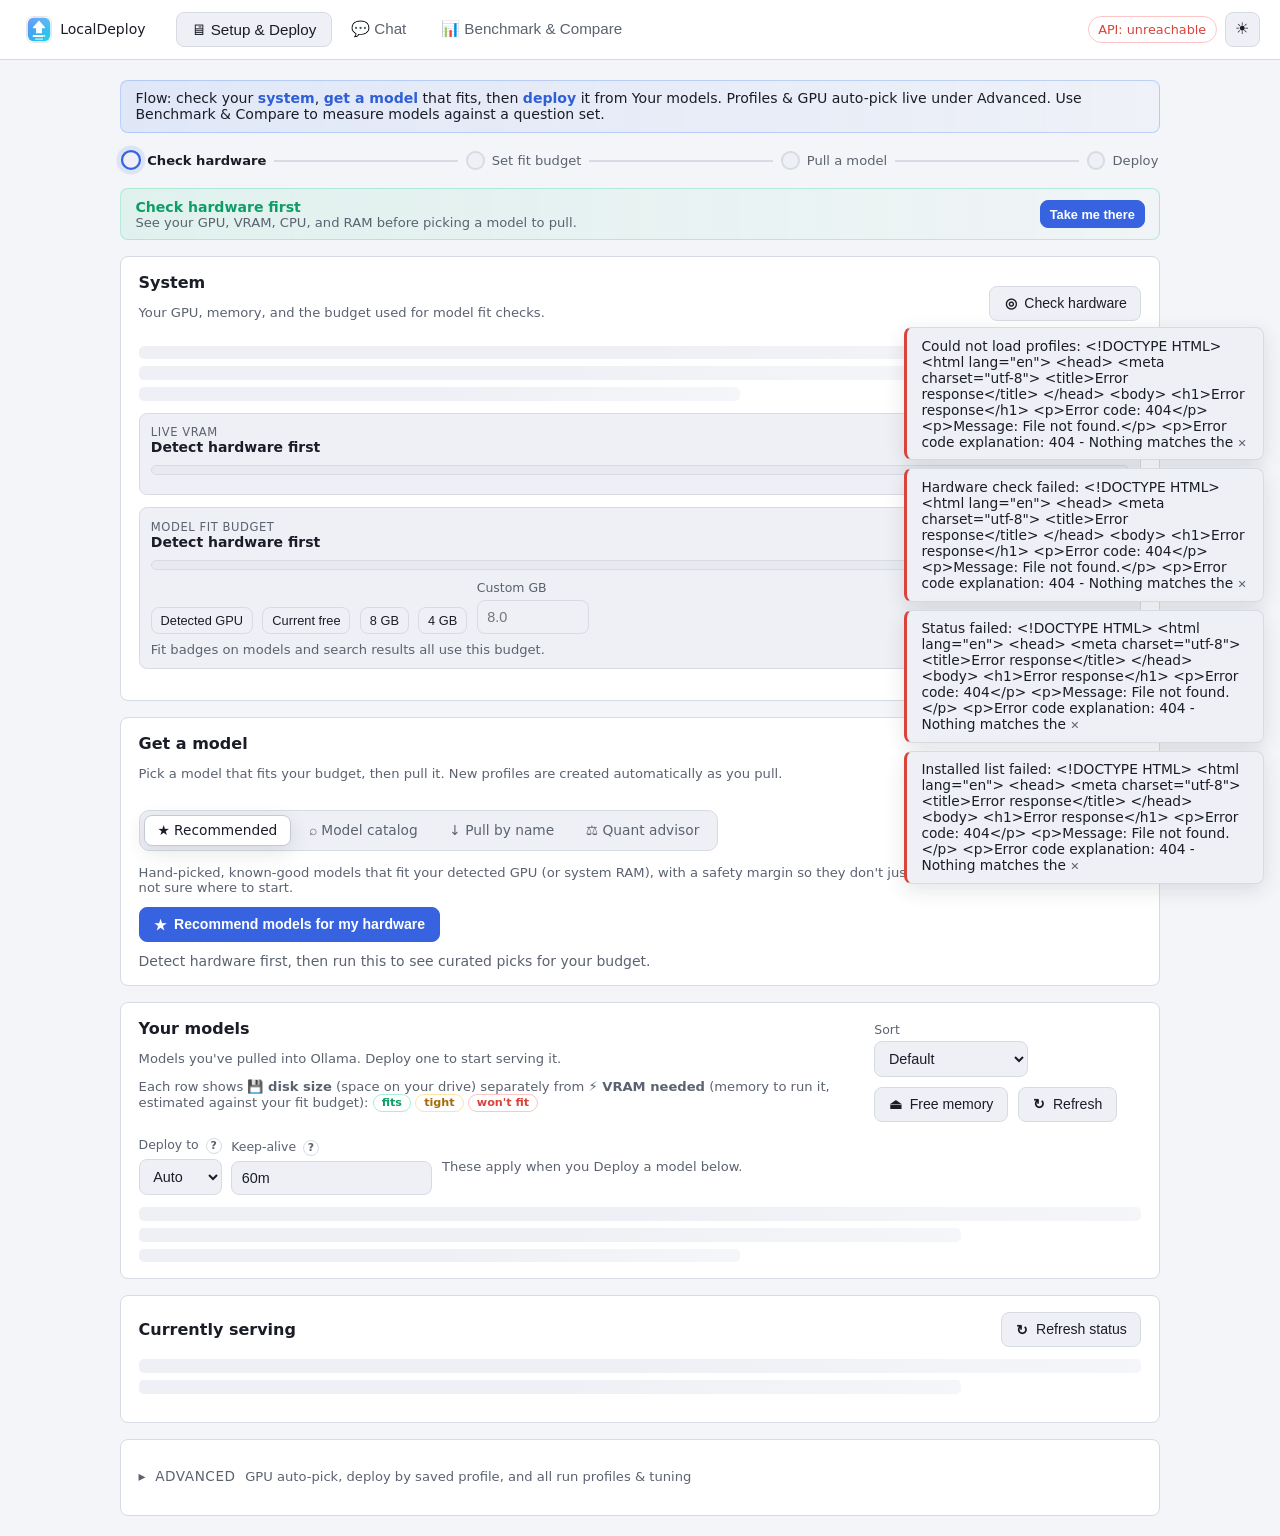
==== localdeploy/web/index.html @ 6fd39108 "Improve model API help and lifecycle controls" ====
<!doctype html>
<html lang="en">
  <head>
    <meta charset="utf-8" />
    <meta name="viewport" content="width=device-width, initial-scale=1" />
    <title>LocalDeploy</title>
    <link rel="icon" type="image/png" href="favicon.png?v=20260718-ui25" />
    <link rel="stylesheet" href="styles.css?v=20260718-ui25" />
    <script>
      // Applied synchronously, before CSS renders, so a saved preference never flashes the other theme.
      try {
        var savedTheme = localStorage.getItem("localdeploy_theme");
        if (savedTheme === "light" || savedTheme === "dark") {
          document.documentElement.dataset.theme = savedTheme;
        }
      } catch {}
    </script>
  </head>
  <body>
    <header class="topbar">
      <button class="brand brand-button" id="brand-home" type="button" title="Go to setup">
        <img class="brand-icon" src="logo.svg?v=20260718-ui25" alt="" />
        <span>LocalDeploy</span>
      </button>
      <nav class="tabs" role="tablist">
        <button class="tab active" data-tab="serve" role="tab" aria-selected="true">🖥 Setup &amp; Deploy</button>
        <button class="tab" data-tab="chat" role="tab" aria-selected="false">💬 Chat</button>
        <button class="tab" data-tab="bench" role="tab" aria-selected="false">📊 Benchmark &amp; Compare</button>
      </nav>
      <div class="topbar-right">
        <div id="hw-chip" class="chip hidden" title="Detected GPU / VRAM"></div>
        <div class="conn" id="conn-pill" title="API connection">API: …</div>
        <button class="btn theme-toggle" id="btn-theme" type="button" title="Toggle light/dark theme" aria-label="Toggle light/dark theme">◐</button>
      </div>
    </header>

    <main>
      <!-- ===================== TAB 1: Setup & Deploy ===================== -->
      <section id="tab-serve" class="tab-panel active">
        <div class="hint">
          Flow: check your <b>system</b>, <b>get a model</b> that fits, then <b>deploy</b> it from Your models.
          Profiles &amp; GPU auto-pick live under Advanced. Use Benchmark &amp; Compare to measure models against a question set.
        </div>
        <div class="progress-rail" id="progress-rail">
          <div class="rail-step" data-step="hardware"><span class="rail-dot"></span><span class="rail-label">Check hardware</span></div>
          <div class="rail-connector"></div>
          <div class="rail-step" data-step="budget"><span class="rail-dot"></span><span class="rail-label">Set fit budget</span></div>
          <div class="rail-connector"></div>
          <div class="rail-step" data-step="model"><span class="rail-dot"></span><span class="rail-label">Pull a model</span></div>
          <div class="rail-connector"></div>
          <div class="rail-step" data-step="deploy"><span class="rail-dot"></span><span class="rail-label">Deploy</span></div>
        </div>
        <div id="next-action-card" class="next-action hidden"></div>
        <!-- ============ 1. SYSTEM (hardware + memory + fit budget) ============ -->
        <div class="card" id="system-card">
          <div class="card-head">
            <div>
              <h2>System</h2>
              <p class="muted small">Your GPU, memory, and the budget used for model fit checks.</p>
            </div>
            <div class="row gap" style="align-items: center">
              <span id="ollama-status-pill" class="chip hidden" title="Ollama runtime status"></span>
              <button class="btn" id="btn-hardware" data-icon="◎">Check hardware</button>
            </div>
          </div>
          <div id="hardware-body" class="muted">Hardware has not been checked yet.</div>
          <div class="live-vram-panel" style="margin-top: 0.75rem">
            <div class="budget-head">
              <div>
                <span class="eyebrow">Live VRAM</span>
                <strong id="hardware-vram-label">Detect hardware first</strong>
              </div>
              <span id="hardware-vram-live-label" class="muted small"></span>
            </div>
            <div id="hardware-vram-meter" class="capacity-meter" aria-label="Live VRAM usage"></div>
            <div id="hardware-vram-help" class="muted small" style="margin-top: 0.5rem"></div>
          </div>
          <div class="budget-panel model-budget" style="margin-top: 0.75rem">
            <div class="budget-head">
              <div>
                <span class="eyebrow">Model fit budget</span>
                <strong id="vram-budget-label">Detect hardware first</strong>
              </div>
              <span id="vram-live-label" class="muted small"></span>
            </div>
            <div id="vram-budget-meter" class="capacity-meter" aria-label="Model fit budget"></div>
            <div class="row gap wrap" style="margin-top: 0.65rem">
              <button class="btn compact vram-preset" data-vram-preset="detected">Detected GPU</button>
              <button class="btn compact vram-preset" data-vram-preset="free">Current free</button>
              <button class="btn compact vram-preset" data-vram-gb="8">8 GB</button>
              <button class="btn compact vram-preset" data-vram-gb="4">4 GB</button>
              <label class="field compact-field">
                <span>Custom GB</span>
                <input type="number" id="vram-budget-gb" min="0" step="0.1" placeholder="8.0" />
              </label>
            </div>
            <div id="vram-budget-help" class="muted small" style="margin-top: 0.5rem">Fit badges on models and search results all use this budget.</div>
          </div>
        </div>

        <!-- ============ 2. GET A MODEL (recommended / HF search / manual) ============ -->
        <div class="card" id="get-model-card">
          <div class="card-head">
            <div>
              <h2>Get a model</h2>
              <p class="muted small">Pick a model that fits your budget, then pull it. New profiles are created automatically as you pull.</p>
            </div>
          </div>
          <div class="segmented" role="tablist" aria-label="How to find a model">
            <button class="seg-btn active" data-seg="recommended" role="tab" aria-selected="true">★ Recommended</button>
            <button class="seg-btn" data-seg="hf" role="tab" aria-selected="false">⌕ Model catalog</button>
            <button class="seg-btn" data-seg="manual" role="tab" aria-selected="false">↓ Pull by name</button>
            <button class="seg-btn" data-seg="quant" role="tab" aria-selected="false">⚖ Quant advisor</button>
          </div>

          <div class="seg-panel" data-seg-panel="recommended">
            <div class="section-title">
              <p class="muted small">Hand-picked, known-good models that fit your detected GPU (or system RAM), with a safety margin so they don't just barely fit. Good first pull if you're not sure where to start.</p>
              <button class="btn primary" id="btn-starter-pack" data-icon="★">Recommend models for my hardware</button>
            </div>
            <div id="starter-pack-body" class="muted">Detect hardware first, then run this to see curated picks for your budget.</div>
          </div>

          <div class="seg-panel hidden" data-seg-panel="hf">
            <div class="row gap wrap" style="margin-bottom: 0.5rem">
              <label class="field grow">
                <span>Search all sources — results update as you type</span>
                <input type="search" id="hf-search" placeholder="gemma, qwen, coder, vision… (blank = most popular)" />
              </label>
              <button class="btn primary" id="btn-hf-search" data-icon="⌕">Search</button>
            </div>
            <div id="catalog-source-status" class="provider-statuses"></div>
            <div id="updates-body" class="muted">One search covers the Ollama library and Hugging Face GGUF repos — the source shows as a column. Leave blank for the most popular models.</div>
            <p class="muted small" style="margin-top:0.6rem">Browse directly: <a href="https://ollama.com/search" target="_blank" rel="noopener">Ollama library ↗</a> · <a href="https://huggingface.co/models?library=gguf" target="_blank" rel="noopener">Hugging Face GGUF ↗</a></p>
          </div>

          <div class="seg-panel hidden" data-seg-panel="manual">
            <div class="row gap wrap" style="margin-bottom: 0.5rem">
              <label class="field grow">
                <span>Ollama tag or Hugging Face GGUF repo</span>
                <input type="text" id="pull-model" placeholder="gemma3:4b or hf.co/org/model-GGUF" />
              </label>
              <label class="check" title="Keep the warning, but do not block the pull when the fit check says the model is risky.">
                <input type="checkbox" id="pull-override" />
                <span>Warn only; pull anyway</span>
              </label>
              <button class="btn primary" id="btn-pull" data-icon="↓">Pull</button>
            </div>
            <p class="muted small">Advanced: pull any Ollama tag, or a Hugging Face GGUF repo via the <code>hf.co/&lt;id&gt;</code> shortcut.</p>
          </div>

          <div class="seg-panel hidden" data-seg-panel="quant">
            <div class="row gap wrap" style="margin-bottom: 0.5rem">
              <label class="field grow">
                <span>Model or family <span class="help-tip" tabindex="0" role="img" aria-label="Include the parameter size so memory can be estimated, for example gemma3 colon 12b." data-tooltip="Include the parameter size so memory can be estimated, for example gemma3:12b.">?</span></span>
                <input type="text" id="quant-model" placeholder="gemma3:12b, qwen2.5:7b, llama3.1:8b…" />
              </label>
              <label class="field" style="min-width: 6.5rem">
                <span>Context <span class="help-tip" tabindex="0" role="img" aria-label="Maximum tokens retained for the conversation. Larger context uses more memory for the KV cache." data-tooltip="Maximum tokens retained for the conversation. Larger context uses more memory for the KV cache.">?</span></span>
                <input type="number" id="quant-context" value="4096" min="512" step="512" />
              </label>
              <button class="btn primary" id="btn-quant-advise" data-icon="⚖">Estimate quants</button>
            </div>
            <p class="muted small">Every common GGUF quantization of this size, fit-checked against your budget — so you know when there's headroom for a higher-quality tag than the default Q4.</p>
            <div id="quant-body" class="muted">Enter a model size to compare its quantizations against your fit budget.</div>
          </div>

          <div id="ollama-help" class="next-action warn hidden"></div>
        </div>

        <!-- ============ 3. PULL PROGRESS (live) ============ -->
        <div class="card pull-progress hidden" id="pull-progress">
          <div class="pull-progress-head">
            <div>
              <span class="eyebrow">Pulling model</span>
              <strong id="pull-progress-title">—</strong>
              <div class="muted small" id="pull-progress-dest"></div>
            </div>
            <div class="row gap" style="align-items: center">
              <span id="pull-progress-percent" class="run-percent">0%</span>
              <button class="btn danger compact" id="btn-pull-cancel" hidden>Cancel</button>
            </div>
          </div>
          <div class="run-progress-track large"><div id="pull-progress-bar" class="run-progress-fill" style="width:0%" role="progressbar" aria-valuemin="0" aria-valuemax="100" aria-valuenow="0" aria-label="Pull progress"></div></div>
          <div class="pull-progress-meta">
            <span id="pull-progress-status">Starting…</span>
            <span id="pull-progress-stats" class="muted small"></span>
          </div>
          <div id="pull-progress-done" class="pull-progress-done hidden"></div>
          <details class="pull-log-details">
            <summary>Raw log</summary>
            <pre id="pull-log" class="log"></pre>
          </details>
        </div>

        <!-- ============ 4. YOUR MODELS (installed — primary deploy surface) ============ -->
        <div class="card" id="your-models-card">
          <div class="card-head">
            <div>
              <h2>Your models</h2>
              <p class="muted small">Models you've pulled into Ollama. Deploy one to start serving it.</p>
              <p class="muted small fit-legend">Each row shows <b>💾 disk size</b> (space on your drive) separately from <b>⚡ VRAM needed</b> (memory to run it, estimated against your fit budget): <span class="badge fits">fits</span> <span class="badge tight">tight</span> <span class="badge wont">won't fit</span></p>
              <p class="muted small" id="models-disk-summary"></p>
            </div>
            <div class="row gap wrap">
              <label class="field compact-field">
                <span>Sort</span>
                <select id="installed-sort">
                  <option value="default">Default</option>
                  <option value="size">Largest first</option>
                  <option value="recent">Recently updated</option>
                  <option value="name">Name A–Z</option>
                </select>
              </label>
              <button class="btn" id="btn-free" data-icon="⏏" title="Unload all models from memory/VRAM">Free memory</button>
              <button class="btn" id="btn-installed" data-icon="↻">Refresh</button>
            </div>
          </div>
          <div id="bulk-delete-bar" class="bulk-bar hidden">
            <span id="bulk-delete-label"></span>
            <span class="spacer"></span>
            <button class="btn compact" id="btn-bulk-clear">Clear selection</button>
            <button class="btn danger compact" id="btn-bulk-delete">Delete selected</button>
          </div>
          <div class="row gap wrap deploy-opts">
            <label class="field">
              <span>Deploy to <span class="help-tip" tabindex="0" role="img" aria-label="Auto lets Ollama choose placement. GPU requests full GPU offload. CPU uses system memory and is usually slower." data-tooltip="Auto lets Ollama choose placement. GPU requests full GPU offload. CPU uses system memory and is usually slower.">?</span></span>
              <select id="serve-device">
                <option value="auto" selected>Auto</option>
                <option value="gpu">GPU</option>
                <option value="cpu">CPU</option>
              </select>
            </label>
            <label class="field">
              <span>Keep-alive <span class="help-tip" tabindex="0" role="img" aria-label="How long the model stays loaded in RAM or VRAM after use. Enter 60m, 1h, or 0 to unload immediately." data-tooltip="How long the model stays loaded in RAM or VRAM after use. Enter 60m, 1h, or 0 to unload immediately.">?</span></span>
              <input type="text" id="keep-alive" value="60m" />
            </label>
            <span class="muted small" style="align-self: center">These apply when you Deploy a model below.</span>
          </div>
          <div id="installed-body" class="muted">Installed models have not been loaded yet.</div>
        </div>

        <!-- ============ 5. CURRENTLY SERVING ============ -->
        <div class="card">
          <div class="card-head">
            <h2>Currently serving</h2>
            <button class="btn" id="btn-status" data-icon="↻">Refresh status</button>
          </div>
          <div id="status-body" class="muted">No served-model status has been loaded yet.</div>
          <div id="serve-result" class="result"></div>
        </div>

        <!-- Auto-pick a profile -->
        <!-- ============ 6. ADVANCED (tuning, saved profiles, GPU auto-pick) ============ -->
        <details class="card advanced-zone" id="advanced-zone">
          <summary class="advanced-summary">
            <span class="sub">Advanced</span>
            <span class="muted small">GPU auto-pick, deploy by saved profile, and all run profiles &amp; tuning</span>
          </summary>

          <!-- Local runtime inventory -->
          <div class="advanced-block">
            <div class="card-head">
              <div>
                <h3 class="sub">📦 Local runtime inventory</h3>
                <p class="muted small">Models already exposed by runtimes on this machine — Ollama, LM Studio, vLLM, Docker Model Runner, llama.cpp, and configured OpenAI-compatible servers. One click adds a run profile.</p>
              </div>
              <button class="btn" id="btn-provider-refresh" data-icon="↻">Scan runtimes</button>
            </div>
            <div id="provider-statuses" class="provider-statuses"></div>
            <div class="row gap wrap catalog-toolbar">
              <label class="field grow">
                <span>Search</span>
                <input type="search" id="catalog-search" placeholder="Filter by model, publisher, quant…" />
              </label>
              <label class="field">
                <span>Runtime</span>
                <select id="catalog-provider"><option value="">All</option></select>
              </label>
              <label class="field">
                <span>Size</span>
                <select id="catalog-size">
                  <option value="">Any</option>
                  <option value="tiny">&lt; 4B</option>
                  <option value="small">4–8B</option>
                  <option value="mid">8–15B</option>
                  <option value="large">15B+</option>
                </select>
              </label>
              <label class="field">
                <span>Sort by</span>
                <select id="catalog-sort">
                  <option value="tps">Measured tok/s</option>
                  <option value="name">Name A–Z</option>
                  <option value="params">Parameters</option>
                  <option value="provider">Runtime</option>
                </select>
              </label>
            </div>
            <div id="provider-catalog-body" class="muted">Runtimes have not been scanned yet.</div>
            <div id="catalog-pagination" class="catalog-pagination hidden">
              <button class="btn compact" id="catalog-prev">◀ Prev</button>
              <span id="catalog-page-label" class="muted small"></span>
              <button class="btn compact" id="catalog-next">Next ▶</button>
            </div>
          </div>

          <!-- Tune for my GPU -->
          <div class="advanced-block">
            <div class="card-head">
              <h3 class="sub">Tune for my GPU</h3>
              <button class="btn primary" id="btn-recommend" data-icon="✓">Find best fit</button>
            </div>
            <p class="muted small">
              Benchmarks the profiles that are both <b>enabled</b> and already <b>pulled</b>, then ranks them by
              accuracy, speed, and memory headroom. It compares what you have — it does not download models.
            </p>
            <div class="row gap wrap preset-row">
              <button class="btn compact preset-btn" data-preset="safe" title="Balances accuracy, speed, and VRAM headroom evenly — a dependable everyday pick.">Safe Starter</button>
              <button class="btn compact preset-btn" data-preset="quality" title="Weights accuracy heavily; picks the strongest answer quality among profiles that fit.">Best Quality</button>
              <button class="btn compact preset-btn" data-preset="fast" title="Weights speed heavily; picks the quickest profile that still fits your VRAM budget.">Fast / Low VRAM</button>
              <label class="check" title="Quick uses a handful of fast tests per candidate. Full runs the entire test bench per candidate for a more thorough (slower) score.">
                <input type="checkbox" id="recommend-full-bench" />
                <span>Full benchmark (slower, more thorough) ⓘ</span>
              </label>
            </div>
            <div id="recommend-body" class="muted">Run this after hardware detection to get a recommended saved profile.</div>
          </div>

          <!-- Deploy by saved profile -->
          <div class="advanced-block">
            <div class="card-head"><h3 class="sub">Deploy by saved profile</h3></div>
            <p class="muted small">Deploy a tuned recipe directly. For most cases, deploy from <b>Your models</b> above instead. Uses the Deploy-to / Keep-alive options set there.</p>
            <div class="row gap wrap">
              <label class="field grow">
                <span>Profile</span>
                <select id="profile-select"></select>
              </label>
              <div class="row gap actions">
                <button class="btn primary" id="btn-serve" data-icon="▶">Deploy profile</button>
                <button class="btn" id="btn-switch" data-icon="⇄">Replace served model</button>
              </div>
            </div>
          </div>

          <!-- All run profiles -->
          <div class="advanced-block">
            <div class="card-head">
              <div>
                <h3 class="sub">All run profiles</h3>
                <p class="muted small"><code>config.json</code> recipes: model id, backend, context/output limits, KV-cache and llama.cpp tuning. Enable/disable for auto-pick, deploy, edit tuning, or remove orphans (profiles whose model isn't pulled).</p>
              </div>
            </div>
            <div class="row gap wrap" style="margin-bottom: 0.75rem">
              <label class="field">
                <span>Show</span>
                <select id="fit-filter">
                  <option value="gpu">Fits GPU budget</option>
                  <option value="runnable">Runnable on GPU or CPU</option>
                  <option value="all">All saved profiles</option>
                </select>
              </label>
              <button class="btn primary" id="btn-fit-profiles" data-icon="⌕">Scan saved profiles</button>
              <button class="btn" id="btn-clean-orphans" data-icon="✕" title="Delete every profile whose Ollama model is not pulled. Models on disk are not touched.">Remove not-pulled profiles</button>
            </div>
            <div id="fit-finder-body" class="muted">Saved profiles have not been scanned against the model fit budget yet.</div>
          </div>
        </details>
      </section>

      <!-- ===================== TAB 2: Chat playground ===================== -->
      <section id="tab-chat" class="tab-panel">
        <div class="chat-shell">
          <header class="chat-topbar">
            <div class="chat-topbar-left">
              <div>
                <h2>Chat</h2>
                <span id="chat-hint" class="muted small">Checking installed models…</span>
              </div>
            </div>
            <div class="chat-topbar-right">
              <button class="btn compact" id="btn-chat-system-toggle" type="button">System prompt</button>
              <button class="btn compact" id="btn-chat-clear" type="button">Clear chat</button>
            </div>
          </header>
          <div class="chat-session-bar">
            <label class="field chat-model-field">
              <span>Installed model</span>
              <select id="chat-model" aria-label="Installed model"></select>
            </label>
            <div class="chat-session-state" id="chat-session-state" aria-live="polite">
              <span class="chat-state-dot"></span>
              <span>Not loaded</span>
            </div>
            <label class="field chat-duration-field">
              <span>Keep loaded</span>
              <select id="chat-keep-alive">
                <option value="5m">5 minutes</option>
                <option value="15m">15 minutes</option>
                <option value="60m" selected>60 minutes</option>
                <option value="4h">4 hours</option>
                <option value="24h">24 hours</option>
              </select>
            </label>
            <button class="btn primary chat-session-action" id="btn-chat-session" type="button">Load model</button>
          </div>
          <div class="chat-system-panel hidden" id="chat-system-panel">
            <label class="field grow">
              <span>System prompt</span>
              <textarea id="chat-system" rows="2" spellcheck="false" placeholder="You are a helpful assistant…"></textarea>
            </label>
          </div>
          <div id="chat-messages" class="chat-messages" aria-live="polite"></div>
          <footer class="chat-composer">
            <div id="chat-attachments" class="chat-attachments hidden"></div>
            <div class="chat-input-row">
              <label class="btn file chat-attach" id="chat-attach-label" title="Attach images (vision profiles) or text files — file contents are added to your message">
                📎
                <input type="file" id="chat-images" accept="image/png,image/jpeg,image/webp,image/gif,.txt,.md,.json,.csv,.py,.js,.ts,.html,.css,.yaml,.yml,.toml,.log,text/plain" multiple hidden />
              </label>
              <textarea id="chat-input" rows="1" spellcheck="false" placeholder="Load an installed model to start chatting" disabled></textarea>
              <button class="btn primary chat-send" id="btn-chat-send" title="Send (Enter)" disabled>Send</button>
            </div>
            <div class="chat-footnote muted small">Chat requests use the local <code>/v1/chat/completions</code> endpoint.</div>
          </footer>
        </div>
      </section>

      <!-- ===================== TAB 3: Benchmark & Compare ===================== -->
      <section id="tab-bench" class="tab-panel">
        <div class="card">
          <div class="card-head">
            <h2>Question set</h2>
            <div class="row gap">
              <button class="btn primary" id="btn-builtin-bench">Use LocalDeploy test bench</button>
              <button class="btn" id="btn-example">Load JSON sample</button>
              <label class="btn file">
                Upload .json
                <input type="file" id="upload-json" accept="application/json,.json" hidden />
              </label>
              <button class="btn" id="btn-validate">Validate</button>
            </div>
          </div>
          <details id="question-set-details" class="qs-details" open>
            <summary>Question set editor</summary>
            <p id="bench-help" class="muted small">
              Leave the editor empty to run the built-in LocalDeploy test bench. Use JSON here only when you want a custom set:
              each question needs <code>name</code>, <code>category</code>, <code>prompt</code>,
              <code>max_output_tokens</code>, and a <code>grader</code> (one of
              <span id="grader-types">…</span>).
            </p>
            <textarea id="qs-editor" class="editor" spellcheck="false" placeholder="Paste or load a question set as JSON…"></textarea>
            <div id="validate-result" class="result"></div>
          </details>
        </div>

        <div class="card">
          <div class="card-head">
            <h2>Benchmark runner</h2>
            <div class="row gap">
              <button class="btn danger" id="btn-run-cancel" hidden>Cancel</button>
              <button class="btn" id="btn-export" disabled title="Select a completed run">Export run</button>
            </div>
          </div>
          <div class="bench-summary-grid">
            <div class="bench-summary-card">
              <span class="eyebrow">Test set</span>
              <b id="bench-set-name">Built-in LocalDeploy bench</b>
              <span id="bench-set-meta" class="muted small">Leave the editor empty for the built-in suite.</span>
            </div>
            <div class="bench-summary-card">
              <span class="eyebrow">Selected models</span>
              <b id="bench-selected-count">0 profiles</b>
              <span class="muted small">Pick one or more saved profiles from <code>config.json</code>.</span>
            </div>
            <div class="bench-summary-card">
              <span class="eyebrow">History</span>
              <b id="bench-history-count">0 runs</b>
              <span class="muted small">Stored locally in this browser.</span>
              <label class="check" title="Also save completed runs as JSON files under reports/benchmark-history on the server, so history survives this browser and can be shared.">
                <input type="checkbox" id="bench-history-server" />
                <span>Also store on server ⓘ</span>
              </label>
            </div>
          </div>
          <div class="bench-picker-head">
            <div>
              <h3 class="sub">Models</h3>
              <span class="muted small">Select one or more saved profiles. Runs execute sequentially and stream results after each test finishes.</span>
            </div>
            <label class="field compact-field">
              <span>Filter</span>
              <input type="search" id="bench-profile-filter" placeholder="Search profiles" />
            </label>
          </div>
          <div id="bench-profile-chips" class="profile-chip-grid profile-list" aria-label="Benchmark profile selection"></div>
          <div class="row gap wrap">
            <label class="field grow hidden">
              <span>Profile</span>
              <select id="bench-profile-select"></select>
            </label>
            <label class="field" title="Where to run this benchmark. Auto uses the currently loaded/default placement; CPU/GPU reloads the model on that device before the run and warns if Ollama reports a different placement.">
              <span>Benchmark device ⓘ</span>
              <select id="bench-device">
                <option value="auto" selected>Auto (detect)</option>
                <option value="gpu">GPU</option>
                <option value="cpu">CPU</option>
                <option value="both">CPU + GPU</option>
              </select>
            </label>
            <label class="field">
              <span>Timeout (s)</span>
              <input type="number" id="bench-timeout" value="240" min="1" />
            </label>
            <label class="field" title="Run each test repeatedly so the report can include latency and token-rate variance.">
              <span>Repetitions</span>
              <input type="number" id="bench-repetitions" value="3" min="1" max="10" />
            </label>
            <button class="btn primary" id="btn-run">Run benchmark suite</button>
            <button class="btn" id="btn-clear-runs" title="Clear local benchmark history">Clear history</button>
          </div>
          <p class="muted small">CPU + GPU creates one queued run per selected model and device.</p>
        </div>

        <div class="card">
          <div class="card-head">
            <div>
              <h2>Run queue</h2>
              <p class="muted small">Waiting, active, and finished runs stay visible here. Results update as each test completes.</p>
            </div>
          </div>
          <div id="run-active" class="run-active hidden" aria-live="polite">
            <div class="run-active-top">
              <div>
                <span class="eyebrow">Active benchmark</span>
                <strong id="run-active-title">Ready</strong>
              </div>
              <div class="row gap" style="align-items: center">
                <span id="run-active-percent" class="run-percent">0%</span>
                <button class="btn danger compact" id="btn-stop-active" title="Stop this run and continue with the rest of the queue">Stop</button>
              </div>
            </div>
            <div class="run-progress-track large"><div id="run-progress-bar" class="run-progress-fill" style="width:0%" role="progressbar" aria-valuemin="0" aria-valuemax="100" aria-valuenow="0" aria-label="Benchmark progress"></div></div>
            <div class="run-active-meta">
              <span id="run-active-detail">Waiting</span>
              <span id="run-active-count"></span>
            </div>
          </div>
          <div id="run-summary" class="result"></div>
          <div id="run-queue" class="queue-list"></div>
        </div>

        <div class="card" id="results-dashboard-card">
          <div class="card-head">
            <h2>Results</h2>
            <span class="muted small">Selected benchmark runs, including active runs with streamed test results</span>
          </div>
          <div id="winner-badges" class="dashboard-summary"></div>
          <div class="dashboard-grid">
            <section class="dashboard-panel">
              <h3 class="sub">Leaderboard</h3>
              <div id="leaderboard-body" class="muted small">Benchmark results appear here after the first streamed test result.</div>
            </section>
            <section class="dashboard-panel">
              <h3 class="sub">Speed vs quality</h3>
              <div id="scatter-body" class="muted small">Run at least one benchmark to plot speed and quality.</div>
            </section>
          </div>
          <section class="dashboard-panel wide">
            <h3 class="sub">Category heatmap</h3>
            <div id="heatmap-body" class="muted small">Run benchmarks to fill the category heatmap.</div>
          </section>
          <details class="dashboard-panel wide advanced-panel">
            <summary>
              <span class="sub">Per-test matrix</span>
              <span class="muted small">Advanced pass/fail grid</span>
            </summary>
            <div id="matrix-body" class="muted small">Run benchmarks to fill the pass/fail matrix.</div>
          </details>
        </div>

        <div class="card">
          <div class="card-head">
            <h2>Compare selected</h2>
            <div class="row gap">
              <button class="btn" id="btn-export-selected" disabled>Export selected</button>
              <button class="btn" id="btn-compare">Compare selected</button>
            </div>
          </div>
          <div class="row gap wrap compare-toolbar">
            <button class="btn compact" id="btn-select-all-runs">Select all</button>
            <button class="btn compact" id="btn-deselect-all-runs">Deselect all</button>
            <label class="btn file">Import card(s) <input type="file" id="card-import" accept=".html,.json" multiple hidden /></label>
            <label class="field compact-field">
              <span>Baseline</span>
              <select id="compare-baseline"></select>
            </label>
          </div>
          <div id="compare-status" class="muted small compare-status"></div>
          <div id="run-library" class="run-library"></div>
          <div id="compare-body"></div>
          <div id="response-drawer" class="response-drawer hidden"></div>
        </div>

        <div class="card" id="detailed-results-card">
          <div class="card-head">
            <h2>Detailed results</h2>
            <div class="row gap wrap">
              <label class="field compact-field">
                <span>Model</span>
                <select id="detail-filter-run"><option value="">All runs</option></select>
              </label>
              <label class="field compact-field">
                <span>Category</span>
                <select id="detail-filter-category"><option value="">All categories</option></select>
              </label>
              <label class="field compact-field">
                <span>Result</span>
                <select id="detail-filter-result">
                  <option value="">All</option>
                  <option value="pass">Pass</option>
                  <option value="fail">Fail</option>
                  <option value="slow">Slowest failures</option>
                </select>
              </label>
            </div>
          </div>
          <div id="run-category-rollup"></div>
          <div class="table-wrap">
            <table id="run-table" class="results hidden">
              <thead><tr><th>Run</th><th>Test</th><th>Category</th><th>Result</th><th class="num">Latency</th><th class="num">tok/s</th><th class="num">Accuracy</th><th></th></tr></thead>
              <tbody></tbody>
            </table>
          </div>
        </div>
      </section>
    </main>

    <div id="toasts" class="toasts" aria-live="polite"></div>
    <script src="app.js?v=20260718-ui25"></script>
  </body>
</html>
---- localdeploy/web/styles.css ----
:root {
  --bg: #0f1115;
  --panel: #171a21;
  --panel-2: #1e222b;
  --panel-3: rgba(30, 34, 43, 0.72);
  --panel-4: #202633;
  --well: #0b0d12;
  --border: #2a2f3a;
  --border-strong: #3a4558;
  --text: #e6e8ec;
  --muted: #b3b9c2;
  --accent: #8ab4f8;
  --accent-strong: #4f86f7;
  --accent-ink: #06101f;
  --good: #34d399;
  --bad: #f87171;
  --warn: #fbbf24;
  --radius: 8px;
  --row-zebra: rgba(255, 255, 255, 0.015);
  --hairline: rgba(255, 255, 255, 0.04);
  --chip-bg: rgba(255, 255, 255, 0.025);
  --shadow: 0 6px 20px rgba(0, 0, 0, 0.4);
  --spinner-track: rgba(255, 255, 255, 0.28);
  --icon-ring: rgba(255, 255, 255, 0.08);
  --motion: 0.18s ease;
  --motion-slow: 0.3s ease;
}

/* Light theme values, applied when the OS prefers light and the user hasn't
   made an explicit choice, or when the in-app toggle sets data-theme="light". */
@media (prefers-color-scheme: light) {
  :root:not([data-theme]) {
    --bg: #f4f5f8;
    --panel: #ffffff;
    --panel-2: #eef0f5;
    --panel-3: rgba(79, 100, 143, 0.06);
    --panel-4: #e4e8ef;
    --well: #e8eaf0;
    --border: #d7dbe3;
    --border-strong: #c3c9d6;
    --text: #1a1d27;
    --muted: #5b6270;
    --accent: #2f5fd6;
    --accent-strong: #3763e0;
    --accent-ink: #ffffff;
    --good: #0f9d67;
    --bad: #d9433a;
    --warn: #a86a06;
    --row-zebra: rgba(15, 23, 42, 0.025);
    --hairline: rgba(15, 23, 42, 0.07);
    --chip-bg: rgba(15, 23, 42, 0.04);
    --shadow: 0 6px 20px rgba(30, 41, 59, 0.12);
    --spinner-track: rgba(15, 23, 42, 0.18);
    --icon-ring: rgba(15, 23, 42, 0.1);
  }
}
:root[data-theme="light"] {
  --bg: #f4f5f8;
  --panel: #ffffff;
  --panel-2: #eef0f5;
  --panel-3: rgba(79, 100, 143, 0.06);
  --panel-4: #e4e8ef;
  --well: #e8eaf0;
  --border: #d7dbe3;
  --border-strong: #c3c9d6;
  --text: #1a1d27;
  --muted: #5b6270;
  --accent: #2f5fd6;
  --accent-strong: #3763e0;
  --accent-ink: #ffffff;
  --good: #0f9d67;
  --bad: #d9433a;
  --warn: #a86a06;
  --row-zebra: rgba(15, 23, 42, 0.025);
  --hairline: rgba(15, 23, 42, 0.07);
  --chip-bg: rgba(15, 23, 42, 0.04);
  --shadow: 0 6px 20px rgba(30, 41, 59, 0.12);
  --spinner-track: rgba(15, 23, 42, 0.18);
  --icon-ring: rgba(15, 23, 42, 0.1);
}
:root[data-theme="dark"] {
  --bg: #0f1115;
  --panel: #171a21;
  --panel-2: #1e222b;
  --panel-3: rgba(30, 34, 43, 0.72);
  --panel-4: #202633;
  --well: #0b0d12;
  --border: #2a2f3a;
  --border-strong: #3a4558;
  --text: #e6e8ec;
  --muted: #b3b9c2;
  --accent: #8ab4f8;
  --accent-strong: #4f86f7;
  --accent-ink: #06101f;
  --good: #34d399;
  --bad: #f87171;
  --warn: #fbbf24;
  --row-zebra: rgba(255, 255, 255, 0.015);
  --hairline: rgba(255, 255, 255, 0.04);
  --chip-bg: rgba(255, 255, 255, 0.025);
  --shadow: 0 6px 20px rgba(0, 0, 0, 0.4);
  --spinner-track: rgba(255, 255, 255, 0.28);
  --icon-ring: rgba(255, 255, 255, 0.08);
}

* { box-sizing: border-box; }

body {
  margin: 0;
  font-family: system-ui, -apple-system, "Segoe UI", Roboto, sans-serif;
  background: var(--bg);
  color: var(--text);
  font-size: 14px;
  transition: background var(--motion-slow), color var(--motion-slow);
}

@media (prefers-reduced-motion: reduce) {
  *, *::before, *::after {
    animation-duration: 0.001ms !important;
    animation-iteration-count: 1 !important;
    transition-duration: 0.001ms !important;
  }
}

code { color: var(--accent); font-family: ui-monospace, "SF Mono", Menlo, Consolas, monospace; }

/* ---- top bar ---- */
.topbar {
  display: flex;
  align-items: center;
  gap: 1.5rem;
  padding: 0.75rem 1.25rem;
  background: var(--panel);
  border-bottom: 1px solid var(--border);
  position: sticky;
  top: 0;
  z-index: 10;
}
.brand { display: flex; align-items: center; gap: 0.55rem; font-weight: 700; font-size: 1.05rem; }
.brand-button {
  background: transparent;
  border: 1px solid transparent;
  color: var(--text);
  cursor: pointer;
  font: inherit;
  border-radius: 8px;
  padding: 0.25rem 0.35rem;
}
.brand-button:hover { background: var(--panel-2); border-color: var(--border); }
.brand-icon {
  width: 1.55rem;
  height: 1.55rem;
  border-radius: 6px;
  box-shadow: 0 0 0 1px var(--icon-ring);
}
.tabs { display: flex; gap: 0.25rem; }
.tab {
  background: transparent;
  border: 1px solid transparent;
  color: var(--muted);
  padding: 0.45rem 0.9rem;
  border-radius: var(--radius);
  cursor: pointer;
  font-size: 0.95rem;
}
.tab:hover { color: var(--text); }
.tab.active { color: var(--text); background: var(--panel-2); border-color: var(--border); }
.topbar-right { margin-left: auto; display: flex; align-items: center; gap: 0.5rem; }
.conn { font-size: 0.8rem; color: var(--muted); padding: 0.3rem 0.6rem; border: 1px solid var(--border); border-radius: 999px; white-space: nowrap; }
.conn.ok { color: var(--good); border-color: rgba(52, 211, 153, 0.4); }
.conn.bad { color: var(--bad); border-color: rgba(248, 113, 113, 0.4); }
.chip {
  font-size: 0.78rem; color: var(--text); background: var(--panel-2);
  padding: 0.3rem 0.65rem; border: 1px solid var(--border); border-radius: 999px;
  white-space: nowrap; display: inline-flex; align-items: center; gap: 0.4rem;
}
.chip .dot { width: 7px; height: 7px; border-radius: 50%; background: var(--good); }
.chip .dot.none { background: var(--muted); }
@media (max-width: 620px) { #hw-chip { display: none !important; } }

/* ---- layout ---- */
main { max-width: 1080px; margin: 1.25rem auto; padding: 0 1.25rem; }
.grid { display: grid; grid-template-columns: 1fr 1fr; gap: 1rem; }
@media (max-width: 760px) { .grid { grid-template-columns: 1fr; } }

.card {
  background: var(--panel);
  border: 1px solid var(--border);
  border-radius: var(--radius);
  padding: 1rem 1.1rem;
  margin-bottom: 1rem;
  transition: background var(--motion-slow), border-color var(--motion-slow);
}
.card-head { display: flex; align-items: center; justify-content: space-between; gap: 1rem; margin-bottom: 0.75rem; }
.card h2 { margin: 0; font-size: 1rem; }
.sub { margin: 1rem 0 0.5rem; font-size: 0.85rem; color: var(--muted); text-transform: uppercase; letter-spacing: 0.04em; }

.tab-panel { display: none; }
.tab-panel.active { display: block; animation: tab-fade-in var(--motion-slow); }
@keyframes tab-fade-in {
  from { opacity: 0; transform: translateY(4px); }
  to { opacity: 1; transform: none; }
}
.tab {
  transition: background var(--motion), border-color var(--motion), color var(--motion);
}

/* ---- rows / fields ---- */
.row { display: flex; align-items: flex-end; }
.row.gap { gap: 0.6rem; }
.row.wrap { flex-wrap: wrap; }
.grow { flex: 1 1 auto; min-width: 0; }
.actions { align-items: flex-end; }
.field { display: flex; flex-direction: column; gap: 0.3rem; }
.field > span { font-size: 0.78rem; color: var(--muted); }
.check { display: flex; align-items: center; gap: 0.4rem; color: var(--muted); }

input, select, textarea {
  background: var(--panel-2);
  border: 1px solid var(--border);
  color: var(--text);
  border-radius: 8px;
  padding: 0.5rem 0.6rem;
  font-size: 0.9rem;
  min-width: 0;
  transition: border-color var(--motion), background var(--motion-slow), color var(--motion-slow);
}
select { max-width: 100%; }
input:focus, select:focus, textarea:focus { outline: none; border-color: var(--accent-strong); }

/* ---- buttons ---- */
.btn {
  background: var(--panel-2);
  border: 1px solid var(--border);
  color: var(--text);
  padding: 0.5rem 0.85rem;
  border-radius: 8px;
  cursor: pointer;
  font-size: 0.88rem;
  white-space: nowrap;
  /* Uniform shape: emoji/icon labels center instead of sitting on odd baselines. */
  display: inline-flex;
  align-items: center;
  justify-content: center;
  gap: 0.3rem;
  line-height: 1.2;
  min-height: 2.15rem;
  vertical-align: middle;
}
.btn.compact { min-height: 1.7rem; }
.btn[data-icon] {
  display: inline-flex;
  align-items: center;
  gap: 0.42rem;
}
.btn[data-icon]::before {
  content: attr(data-icon);
  display: inline-flex;
  align-items: center;
  justify-content: center;
  min-width: 1em;
  color: currentColor;
  font-weight: 800;
  line-height: 1;
}
.btn { transition: border-color 0.12s ease, filter 0.12s ease, background 0.12s ease; }
.btn:hover { border-color: var(--accent-strong); }
.btn:disabled { opacity: 0.55; cursor: progress; }
.btn.primary { background: var(--accent-strong); border-color: var(--accent-strong); color: var(--accent-ink); font-weight: 600; }
.btn.primary:hover { filter: brightness(1.08); }
.btn.file { display: inline-flex; align-items: center; }
.btn.danger { color: var(--bad); border-color: rgba(248, 113, 113, 0.35); }
.btn.danger:hover { border-color: var(--bad); background: rgba(248, 113, 113, 0.08); }
.btn.compact { padding: 0.32rem 0.55rem; font-size: 0.8rem; }

/* loading spinner: hide label, show a spinner, keep the button width stable */
.btn.loading { color: transparent !important; position: relative; pointer-events: none; }
.btn.loading[data-icon]::before { opacity: 0; }
.btn.loading::after {
  content: ""; position: absolute; inset: 0; margin: auto;
  width: 14px; height: 14px; border-radius: 50%;
  border: 2px solid var(--spinner-track); border-top-color: var(--accent);
  animation: spin 0.7s linear infinite;
}
.btn.primary.loading::after { border-color: color-mix(in srgb, var(--accent-ink) 65%, transparent); border-top-color: var(--accent-ink); }
@keyframes spin { to { transform: rotate(360deg); } }

/* keyboard focus ring for the file-upload labels (they act as buttons) */
.btn.file:focus-visible { outline: 2px solid var(--accent); outline-offset: 2px; }

/* small inline spinner used next to live "…Ns" elapsed counters */
.spin-inline {
  display: inline-block; width: 11px; height: 11px; vertical-align: -1px;
  border-radius: 50%; border: 2px solid var(--spinner-track);
  border-top-color: var(--accent); animation: spin 0.7s linear infinite;
}

:focus-visible { outline: 2px solid var(--accent-strong); outline-offset: 1px; }

/* ---- text helpers ---- */
.muted { color: var(--muted); }
.small { font-size: 0.82rem; }

/* Contextual help stays available to mouse and keyboard users. */
.help-tip {
  position: relative;
  display: inline-grid;
  place-items: center;
  width: 1rem;
  height: 1rem;
  margin-left: 0.18rem;
  border: 1px solid var(--border);
  border-radius: 50%;
  color: var(--muted);
  font-size: 0.68rem;
  font-weight: 700;
  line-height: 1;
  cursor: help;
}
.help-tip:hover,
.help-tip:focus-visible { color: var(--text); border-color: var(--accent-strong); }
.help-tip::after {
  content: attr(data-tooltip);
  position: absolute;
  z-index: 80;
  top: calc(100% + 0.45rem);
  left: -0.45rem;
  width: max-content;
  max-width: min(18rem, 72vw);
  padding: 0.5rem 0.6rem;
  border: 1px solid var(--border);
  border-radius: 6px;
  background: var(--panel);
  box-shadow: 0 8px 24px rgba(0, 0, 0, 0.28);
  color: var(--text);
  font-size: 0.78rem;
  font-weight: 400;
  line-height: 1.4;
  white-space: normal;
  opacity: 0;
  pointer-events: none;
  transform: translateY(-0.2rem);
  transition: opacity 0.12s ease, transform 0.12s ease;
}
.help-tip:hover::after,
.help-tip:focus-visible::after { opacity: 1; transform: translateY(0); }

/* ---- badges ---- */
.badge {
  display: inline-block; padding: 0.1rem 0.5rem; border-radius: 999px; font-size: 0.74rem; font-weight: 600;
  border: 1px solid var(--border);
  transition: background var(--motion), border-color var(--motion), color var(--motion);
}
.badge.fits { color: var(--good); border-color: rgba(52, 211, 153, 0.4); }
.badge.wont { color: var(--bad); border-color: rgba(248, 113, 113, 0.4); }
.badge.unknown { color: var(--warn); border-color: rgba(251, 191, 36, 0.4); }
.badge.on { color: var(--good); border-color: rgba(52, 211, 153, 0.4); }
.badge.off { color: var(--muted); }
.badge.cpu { color: var(--accent); border-color: rgba(138, 180, 248, 0.4); }
.badge.split { color: var(--warn); border-color: rgba(251, 191, 36, 0.4); }
.badge.tight { color: var(--warn); border-color: rgba(251, 191, 36, 0.4); }
.quant-label {
  display: inline-flex;
  align-items: center;
  gap: 0.25rem;
  cursor: help;
  white-space: nowrap;
}
.quant-code {
  color: var(--accent);
  font-family: ui-monospace, "SF Mono", Menlo, Consolas, monospace;
  font-size: 0.78rem;
  font-weight: 600;
}
.quant-info {
  color: var(--muted);
  font-size: 0.65rem;
  line-height: 1;
}
.model-quant { font-size: 0.72rem; }
.quant-legend { margin: 0.55rem 0 0; }

.eyebrow { display: block; color: var(--muted); font-size: 0.72rem; text-transform: uppercase; letter-spacing: 0.05em; }

/* ---- VRAM budget / fit visualization ---- */
.budget-panel, .live-vram-panel {
  background: var(--panel-2);
  border: 1px solid var(--border);
  border-radius: 8px;
  padding: 0.7rem;
}
.model-budget { margin-bottom: 0.9rem; }
.budget-head { display: flex; align-items: flex-start; justify-content: space-between; gap: 0.75rem; }
.capacity-meter, .mini-meter {
  position: relative;
  height: 8px;
  background: var(--well);
  border: 1px solid var(--border);
  border-radius: 999px;
  overflow: hidden;
}
.capacity-meter { margin-top: 0.65rem; height: 10px; }
.capacity-fill, .mini-meter-fill { height: 100%; border-radius: 999px; transition: width var(--motion-slow), background var(--motion-slow); }
.capacity-fill.used { background: rgba(248, 113, 113, 0.55); }
.live-vram-panel .capacity-fill.used { background: linear-gradient(90deg, rgba(251, 191, 36, 0.75), rgba(248, 113, 113, 0.7)); }
.capacity-marker {
  position: absolute;
  top: -4px;
  width: 2px;
  height: 18px;
  background: var(--accent);
  box-shadow: 0 0 0 1px rgba(0,0,0,0.35);
}
.mini-meter { width: 100%; margin-top: 0.35rem; }
.mini-meter-fill.ok { background: var(--good); }
.mini-meter-fill.warn { background: var(--warn); }
.mini-meter-fill.danger { background: var(--bad); }
.compact-field { min-width: 7rem; }
.compact-field input { width: 7rem; }

/* ---- model rows ---- */
.mlist { display: flex; flex-direction: column; gap: 0.4rem; }
.mrow {
  display: flex; align-items: center; gap: 0.6rem; flex-wrap: wrap;
  background: var(--panel-2); border: 1px solid var(--border);
  border-radius: 8px; padding: 0.5rem 0.7rem;
}
.mrow .name { font-weight: 600; }
.mrow a.name { color: #c7ddff; text-decoration: none; overflow-wrap: anywhere; }
.mrow a.name:hover { color: #ffffff; text-decoration: underline; }
.mrow .meta { color: var(--muted); font-size: 0.8rem; }
.mrow .spacer { flex: 1 1 auto; }
.model-row { align-items: stretch; }
.model-row-main { display: flex; flex-direction: column; gap: 0.25rem; min-width: 14rem; flex: 1 1 20rem; }
.model-row-meta { display: flex; flex-wrap: wrap; align-items: center; gap: 0.4rem; }
.fit-summary { display: flex; flex-wrap: wrap; align-items: center; gap: 0.4rem; }
.hf-fit { display: flex; flex-direction: column; gap: 0.25rem; margin-top: 0.25rem; }
.hf-fit .meta, .discover-section .model-row-meta .meta { color: #d5dbe6; }

.model-section {
  border-top: 1px solid var(--border);
  padding-top: 0.9rem;
  margin-top: 0.95rem;
}
.section-title {
  display: flex;
  justify-content: space-between;
  gap: 0.75rem;
  margin-bottom: 0.65rem;
  flex-wrap: wrap;
}
.section-title > * { min-width: 0; }
.section-title h3 {
  margin: 0 0 0.15rem;
  font-size: 0.95rem;
}
.section-title p { margin: 0; }
.discover-section .mrow {
  background: var(--panel-4);
  border-color: var(--border-strong);
}

/* ---- running / fit cards ---- */
.running-card, .fit-card {
  background: var(--panel-2);
  border: 1px solid var(--border);
  border-radius: 8px;
  padding: 0.7rem;
  margin-bottom: 0.55rem;
}
.running-top { display: flex; align-items: flex-start; justify-content: space-between; gap: 0.75rem; }
.model-title { font-weight: 700; overflow-wrap: anywhere; }
.model-meta-grid {
  display: grid;
  grid-template-columns: max-content 1fr;
  gap: 0.2rem 0.6rem;
  margin: 0.55rem 0;
  font-size: 0.82rem;
}
.model-meta-grid span { color: var(--muted); }
.fit-grid {
  display: grid;
  grid-template-columns: repeat(auto-fit, minmax(255px, 1fr));
  gap: 0.6rem;
}
.fit-card { margin-bottom: 0; }
.fit-card-actions { margin-top: 0.65rem; align-items: center; }

/* ---- key/value ---- */
.kv { display: grid; grid-template-columns: max-content 1fr; gap: 0.25rem 0.9rem; font-size: 0.9rem; }
.kv .k { color: var(--muted); }

/* ---- results / logs ---- */
.result { margin-top: 0.75rem; font-size: 0.9rem; }
.result.ok { color: var(--good); }
.result.err { color: var(--bad); }
.log {
  background: var(--well); border: 1px solid var(--border); border-radius: 8px;
  padding: 0.7rem; max-height: 260px; overflow: auto; font-size: 0.82rem;
  white-space: pre-wrap; word-break: break-word; margin-top: 0.75rem;
}
.editor { width: 100%; min-height: 260px; resize: vertical; font-family: ui-monospace, Menlo, Consolas, monospace; font-size: 0.85rem; line-height: 1.45; }
.qs-details {
  border: 1px solid var(--border);
  border-radius: 8px;
  background: var(--panel-2);
  padding: 0.55rem 0.7rem;
}
.qs-details summary {
  cursor: pointer;
  color: var(--text);
  font-weight: 650;
}
.qs-details[open] summary { margin-bottom: 0.55rem; }

/* ---- tables ---- */
table.results { width: 100%; border-collapse: collapse; margin-top: 0.75rem; font-size: 0.86rem; }
table.results th, table.results td { text-align: left; padding: 0.4rem 0.55rem; border-bottom: 1px solid var(--border); }
table.results th { color: var(--muted); font-weight: 600; position: sticky; top: 0; background: var(--panel); }
table.results tbody tr:nth-child(odd) td { background: var(--row-zebra); }
.table-wrap { max-width: 100%; max-height: 420px; overflow: auto; border-radius: 8px; }
table.results td.num, table.results th.num { text-align: right; font-variant-numeric: tabular-nums; }
.provider-statuses { display: flex; flex-wrap: wrap; gap: 0.35rem; margin-bottom: 0.5rem; }
.provider-table-wrap { max-height: 330px; border: 1px solid var(--border); }
.provider-table { margin-top: 0 !important; min-width: 760px; }
.provider-table td:first-child { max-width: 260px; overflow-wrap: anywhere; }
.pass { color: var(--good); font-weight: 600; }
.fail { color: var(--bad); font-weight: 600; }

/* !important so .hidden always wins over any later display rule of equal
   specificity (e.g. flex containers defined further down this file). */
.hidden { display: none !important; }

/* ---- run progress ---- */
.run-progress-track {
  height: 5px; background: var(--border); border-radius: 999px; overflow: hidden; margin-top: 0.5rem;
}
.run-progress-track.large {
  height: 12px;
  margin-top: 0.75rem;
  background: var(--well);
  border: 1px solid var(--border);
}
.run-progress-fill {
  height: 100%; background: var(--accent-strong); border-radius: 999px; transition: width 0.25s ease;
}
.run-progress-fill.indeterminate {
  width: 45%;
  background: linear-gradient(90deg, transparent, var(--accent-strong), transparent);
  animation: indeterminate 1.2s ease-in-out infinite;
}
@keyframes indeterminate {
  0% { transform: translateX(-110%); }
  100% { transform: translateX(230%); }
}

.tune-progress {
  background: var(--panel-2);
  border: 1px solid var(--border);
  border-radius: 8px;
  padding: 0.75rem;
}
.tune-steps {
  margin: 0.65rem 0 0;
  padding-left: 1.25rem;
  color: var(--muted);
  line-height: 1.55;
  font-size: 0.84rem;
}
.tune-result {
  display: grid;
  gap: 0.35rem;
  align-items: start;
}
.tune-result .btn { justify-self: start; margin-top: 0.25rem; }
.tune-candidate-list {
  list-style: none;
  margin: 0.75rem 0 0;
  padding: 0;
  display: grid;
  gap: 0.4rem;
}
.tune-candidate-row {
  display: flex;
  align-items: center;
  gap: 0.5rem;
  border: 1px solid var(--border);
  border-radius: 8px;
  background: var(--panel-3);
  padding: 0.45rem 0.65rem;
  font-size: 0.85rem;
  transition: background var(--motion), border-color var(--motion);
}
.tune-candidate-row span:last-child { margin-left: auto; color: var(--muted); overflow: hidden; text-overflow: ellipsis; white-space: nowrap; }
.tune-candidate-row.running { border-color: rgba(79, 134, 247, 0.5); background: rgba(79, 134, 247, 0.1); }
.tune-candidate-row.ok { border-color: rgba(52, 211, 153, 0.35); background: rgba(52, 211, 153, 0.06); }

.preset-row { margin: 0.7rem 0; }

/* ---- theme toggle ---- */
.theme-toggle {
  padding: 0.42rem 0.6rem;
  font-size: 1rem;
  line-height: 1;
}

/* ---- skeleton loading placeholders ---- */
.skeleton-block { display: grid; gap: 0.45rem; }
.skeleton-line {
  height: 0.85rem;
  border-radius: 5px;
  background: linear-gradient(90deg, var(--panel-2) 25%, var(--panel-3) 50%, var(--panel-2) 75%);
  background-size: 200% 100%;
  animation: skeleton-shimmer 1.3s ease-in-out infinite;
}
.skeleton-line:nth-child(2) { width: 82%; }
.skeleton-line:nth-child(3) { width: 60%; }
@keyframes skeleton-shimmer {
  0% { background-position: 200% 0; }
  100% { background-position: -200% 0; }
}

/* ---- benchmark workspace ---- */
.bench-summary-grid {
  display: grid;
  grid-template-columns: repeat(3, minmax(0, 1fr));
  gap: 0.65rem;
  margin: 0.75rem 0 1rem;
}
.bench-summary-card {
  border: 1px solid var(--border);
  border-radius: 8px;
  background: var(--panel-2);
  padding: 0.7rem 0.8rem;
}
.bench-summary-card b { display: block; margin-bottom: 0.2rem; }
.bench-picker-head {
  display: flex;
  align-items: flex-end;
  justify-content: space-between;
  gap: 1rem;
  margin: 0.85rem 0 0.45rem;
}
.bench-picker-head .sub { margin: 0 0 0.2rem; }
.bench-picker-head .compact-field {
  flex: 0 0 260px;
  max-width: 100%;
}
.bench-picker-head input { width: 100%; }
.profile-chip-grid {
  display: grid;
  gap: 0;
}
.profile-list {
  max-height: 360px;
  overflow: auto;
  border: 1px solid var(--border);
  border-radius: 8px;
  background: var(--panel-2);
}
.profile-chip-card {
  display: grid;
  grid-template-columns: auto minmax(0, 1fr) auto;
  gap: 0.65rem;
  align-items: center;
  min-height: 56px;
  border: 0;
  border-bottom: 1px solid var(--border);
  border-radius: 0;
  background: transparent;
  padding: 0.5rem 0.75rem;
  cursor: pointer;
}
.profile-chip-card:last-child { border-bottom: 0; }
.profile-chip-card:hover,
.profile-chip-card.selected { background: rgba(79, 134, 247, 0.11); box-shadow: inset 3px 0 0 var(--accent-strong); }
.profile-chip-card input { margin: 0; width: 16px; height: 16px; }
.profile-chip-main { min-width: 0; }
.profile-chip-main b {
  display: block;
  overflow: hidden;
  text-overflow: ellipsis;
  white-space: nowrap;
  font-weight: 700;
  line-height: 1.2;
}
.profile-chip-model {
  display: block;
  color: var(--muted);
  font-size: 0.8rem;
  line-height: 1.25;
  margin-top: 0.12rem;
  overflow: hidden;
  text-overflow: ellipsis;
  white-space: nowrap;
}
.profile-chip-badges {
  display: flex;
  gap: 0.35rem;
  align-items: center;
  justify-content: flex-end;
  flex-wrap: nowrap;
  min-width: max-content;
}
.profile-chip-badges .badge { white-space: nowrap; }
.empty-state {
  color: var(--muted);
  padding: 0.85rem;
}
.link-btn {
  background: none;
  border: 0;
  padding: 0;
  color: var(--accent-strong);
  cursor: pointer;
  font: inherit;
  font-size: 0.85rem;
  text-decoration: underline;
  text-underline-offset: 2px;
}
.link-btn:hover { opacity: 0.85; }
/* Sits after the last chip card, which keeps its border-bottom as the divider. */
.chip-grid-footer {
  padding: 0.5rem 0.75rem;
}

/* --- Chat playground -------------------------------------------------- */
.chat-shell {
  display: flex;
  flex-direction: column;
  height: calc(100vh - 8rem);
  min-height: 520px;
  max-height: 900px;
  border: 1px solid var(--border);
  border-radius: var(--radius);
  overflow: hidden;
  background: var(--panel);
}
.chat-topbar {
  display: flex;
  align-items: center;
  justify-content: space-between;
  gap: 1rem;
  padding: 0.75rem 1rem;
  border-bottom: 1px solid var(--border);
  background: var(--panel);
}
.chat-topbar h2 { margin: 0; font-size: 1.05rem; }
.chat-topbar-left { min-width: 0; }
.chat-topbar-left #chat-hint {
  display: block;
  max-width: 70ch;
  overflow: hidden;
  text-overflow: ellipsis;
  white-space: nowrap;
}
.chat-topbar-right { display: flex; align-items: center; gap: 0.45rem; flex-wrap: wrap; }
.chat-session-bar {
  display: grid;
  grid-template-columns: minmax(220px, 1fr) minmax(150px, auto) minmax(130px, auto) auto;
  align-items: end;
  gap: 0.65rem;
  padding: 0.7rem 1rem;
  border-bottom: 1px solid var(--border);
  background: var(--panel-2);
}
.chat-model-field,
.chat-duration-field { min-width: 0; }
.chat-model-field select { width: 100%; }
.chat-session-state {
  align-self: center;
  display: inline-flex;
  align-items: center;
  gap: 0.45rem;
  min-width: 0;
  color: var(--muted);
  font-size: 0.82rem;
  white-space: nowrap;
}
.chat-session-state.ready { color: var(--good); }
.chat-session-state.loading { color: var(--accent); }
.chat-state-dot {
  width: 8px;
  height: 8px;
  flex: none;
  border-radius: 50%;
  background: currentColor;
}
.chat-session-action { min-width: 7.5rem; white-space: nowrap; }
.chat-system-panel { padding: 0.6rem 1rem; border-bottom: 1px solid var(--border); background: var(--panel-2); }
.chat-system-panel textarea { width: 100%; }
.chat-messages {
  flex: 1;
  overflow-y: auto;
  display: flex;
  flex-direction: column;
  gap: 0.75rem;
  padding: clamp(0.75rem, 2vw, 1.5rem);
  background: var(--bg);
}
.chat-welcome { margin: auto; text-align: center; max-width: 42rem; padding: 1rem; }
.chat-welcome-mark {
  width: 42px;
  height: 42px;
  display: grid;
  place-items: center;
  margin: 0 auto 0.65rem;
  border: 1px solid var(--border-strong);
  border-radius: 8px;
  color: var(--accent);
  background: var(--panel);
  font-size: 1.1rem;
  font-weight: 750;
}
.chat-welcome h3 { margin: 0 0 0.35rem; font-size: 1rem; }
.chat-suggestion-chips { display: flex; gap: 0.5rem; flex-wrap: wrap; justify-content: center; margin-top: 0.8rem; }
.chat-suggestion {
  border: 1px solid var(--border);
  background: var(--panel);
  color: var(--fg);
  border-radius: 8px;
  padding: 0.45rem 0.9rem;
  font-size: 0.85rem;
  cursor: pointer;
  transition: background 0.15s;
}
.chat-suggestion:hover { background: var(--panel-2); border-color: var(--border-strong); }
.chat-row { display: flex; gap: 0.55rem; align-items: flex-end; }
.chat-row.user { flex-direction: row-reverse; }
.chat-avatar {
  width: 30px;
  height: 30px;
  border-radius: 8px;
  flex: none;
  display: grid;
  place-items: center;
  font-size: 0.95rem;
  border: 1px solid var(--border);
  background: var(--panel);
}
.chat-row.assistant .chat-avatar { background: rgba(79, 134, 247, 0.15); color: var(--accent); }
.chat-bubble {
  max-width: min(72ch, 82%);
  padding: 0.6rem 0.85rem;
  border-radius: 8px;
  border: 1px solid var(--border);
  background: var(--panel);
}
.chat-row.user .chat-bubble {
  background: rgba(79, 134, 247, 0.14);
  border-color: rgba(79, 134, 247, 0.4);
  border-bottom-right-radius: 4px;
}
.chat-row.assistant .chat-bubble { border-bottom-left-radius: 4px; }
.chat-bubble.error { border-color: rgba(230, 100, 100, 0.6); }
.chat-bubble-text { white-space: pre-wrap; overflow-wrap: anywhere; line-height: 1.45; }
.chat-bubble-meta { margin-top: 0.3rem; }
.chat-bubble-meta:empty { display: none; }
.chat-bubble.typing .chat-bubble-text::after {
  content: "▍";
  animation: chat-blink 1s steps(2) infinite;
  color: var(--accent);
}
@keyframes chat-blink { 50% { opacity: 0; } }
.chat-code {
  position: relative;
  margin: 0.5rem 0;
  border: 1px solid var(--border);
  border-radius: 8px;
  background: var(--bg);
  overflow: hidden;
}
.chat-code pre { margin: 0; padding: 0.65rem 0.75rem; overflow-x: auto; }
.chat-code code { font-size: 0.82rem; }
.chat-code-lang {
  position: absolute;
  top: 4px;
  left: 8px;
  font-size: 0.68rem;
  color: var(--muted);
  text-transform: lowercase;
}
.chat-code-copy {
  position: absolute;
  top: 4px;
  right: 6px;
  border: 0;
  background: transparent;
  color: var(--muted);
  cursor: pointer;
  font-size: 0.85rem;
}
.chat-code-copy:hover { color: var(--fg); }
.chat-bubble-images { display: flex; gap: 0.4rem; flex-wrap: wrap; margin-bottom: 0.35rem; }
.chat-bubble-images img {
  max-width: 160px;
  max-height: 120px;
  border-radius: 8px;
  border: 1px solid var(--border);
}
.chat-composer { border-top: 1px solid var(--border); padding: 0.65rem 1rem 0.55rem; background: var(--panel); }
.chat-input-row { display: flex; gap: 0.5rem; align-items: flex-end; }
.chat-input-row textarea {
  flex: 1;
  resize: none;
  min-height: 2.5rem;
  max-height: 180px;
  border-radius: 8px;
}
.chat-input-row textarea:disabled { opacity: 0.72; cursor: not-allowed; }
.chat-send { border-radius: 8px; white-space: nowrap; min-width: 4.75rem; }
.chat-attach { align-self: flex-end; border-radius: 8px; }
.chat-attach.disabled { opacity: 0.45; pointer-events: none; }
.chat-footnote { margin-top: 0.4rem; text-align: center; }
.chat-attachments { display: flex; gap: 0.5rem; flex-wrap: wrap; margin-bottom: 0.5rem; }
.chat-attach-chip {
  position: relative;
  display: inline-flex;
  border: 1px solid var(--border);
  border-radius: 8px;
  overflow: hidden;
}
.chat-attach-chip img { width: 72px; height: 56px; object-fit: cover; display: block; }
.chat-attach-chip button {
  position: absolute;
  top: 2px;
  right: 2px;
  width: 18px;
  height: 18px;
  border-radius: 50%;
  border: 0;
  background: rgba(0, 0, 0, 0.65);
  color: #fff;
  font-size: 0.75rem;
  line-height: 1;
  cursor: pointer;
}

@media (max-width: 820px) {
  .chat-shell { height: calc(100vh - 10.5rem); min-height: 480px; }
  .chat-session-bar { grid-template-columns: minmax(0, 1fr) auto; }
  .chat-session-state { grid-column: 1 / -1; grid-row: 2; }
  .chat-duration-field { grid-column: 1; }
  .chat-session-action { grid-column: 2; }
}

@media (max-width: 560px) {
  .chat-shell { height: calc(100vh - 11.5rem); min-height: 460px; }
  .chat-topbar { align-items: flex-start; padding: 0.65rem 0.75rem; }
  .chat-topbar-left #chat-hint { max-width: 36ch; white-space: normal; }
  .chat-topbar-right { justify-content: flex-end; }
  .chat-session-bar { grid-template-columns: minmax(0, 1fr); padding: 0.65rem 0.75rem; }
  .chat-session-state,
  .chat-duration-field,
  .chat-session-action { grid-column: 1; }
  .chat-session-state { grid-row: auto; }
  .chat-session-action { width: 100%; }
  .chat-system-panel,
  .chat-composer { padding-left: 0.75rem; padding-right: 0.75rem; }
  .chat-avatar { display: none; }
  .chat-bubble { max-width: 92%; }
  .chat-input-row { display: grid; grid-template-columns: auto minmax(0, 1fr) auto; }
  .chat-send { min-width: 0; }
  .chat-footnote { text-align: left; }
}

/* --- Catalog toolbar + pagination -------------------------------------- */
.catalog-toolbar { margin: 0.6rem 0; }
.catalog-pagination {
  display: flex;
  align-items: center;
  justify-content: center;
  gap: 0.9rem;
  margin-top: 0.6rem;
}
.provider-statuses { display: flex; gap: 0.4rem; flex-wrap: wrap; margin-bottom: 0.35rem; }
.catalog-results {
  border-top: 1px solid var(--border);
}
.catalog-result-row {
  display: grid;
  grid-template-columns: minmax(0, 1fr) auto;
  align-items: center;
  gap: 0.8rem;
  padding: 0.75rem 0.2rem;
  border-bottom: 1px solid var(--border);
}
.catalog-result-main { min-width: 0; }
.catalog-result-title {
  display: flex;
  align-items: center;
  gap: 0.45rem;
  min-width: 0;
  font-weight: 700;
}
.catalog-result-title a { color: var(--text); overflow-wrap: anywhere; }
.catalog-description { margin-top: 0.22rem; max-width: 90ch; }
.catalog-result-meta { display: flex; align-items: center; gap: 0.35rem; flex-wrap: wrap; margin-top: 0.4rem; }

@media (max-width: 560px) {
  .catalog-result-row { grid-template-columns: minmax(0, 1fr); }
  .catalog-result-row > .btn { justify-self: start; }
}

/* --- Unified catalog table ------------------------------------------------ */
.catalog-table td { vertical-align: middle; }
.catalog-model-cell { max-width: 34ch; }
.catalog-result-title { display: flex; align-items: center; gap: 0.4rem; font-weight: 600; }
.catalog-description { max-width: 34ch; }
.catalog-caps { display: flex; gap: 0.3rem; flex-wrap: wrap; margin-top: 0.2rem; }
.catalog-sizes { max-width: 16rem; }
.catalog-sizes .btn { margin: 0.1rem 0.15rem 0.1rem 0; }
.catalog-actions { white-space: nowrap; }
.catalog-actions .btn { margin-left: 0.25rem; }
.badge.src-ollama { border-color: rgba(52, 211, 153, 0.35); }
.badge.src-hf { border-color: rgba(251, 191, 36, 0.35); }
.exact-pull-row {
  display: flex;
  align-items: center;
  gap: 0.5rem;
  padding: 0.5rem 0.75rem;
  margin-bottom: 0.5rem;
  border: 1px dashed rgba(79, 134, 247, 0.45);
  border-radius: 8px;
  background: rgba(79, 134, 247, 0.06);
}

/* --- Chat file chips + markdown-lite --------------------------------------- */
.chat-file-chip {
  display: inline-flex;
  align-items: center;
  gap: 0.4rem;
  padding: 0.3rem 0.55rem;
  border: 1px solid var(--border);
  border-radius: 999px;
  font-size: 0.8rem;
  background: var(--panel-2);
}
.chat-file-chip button { border: 0; background: none; color: var(--muted); cursor: pointer; font-size: 0.9rem; }
.chat-file-chip button:hover { color: var(--bad); }
.chat-attach { width: 2.5rem; padding: 0; justify-content: center; }
.chat-bubble-text .md-h1, .chat-bubble-text .md-h2, .chat-bubble-text .md-h3 { font-weight: 700; margin: 0.45rem 0 0.15rem; }
.chat-bubble-text .md-h1 { font-size: 1.05rem; }
.chat-bubble-text .md-h2 { font-size: 0.98rem; }
.chat-bubble-text .md-li { padding-left: 0.9rem; }
.chat-bubble-text .md-gap { height: 0.45rem; }
.chat-bubble-text code {
  background: var(--panel-2);
  border: 1px solid var(--border);
  border-radius: 4px;
  padding: 0 0.25rem;
  font-size: 0.84em;
}

/* --- Serving card: API snippet ----------------------------------------- */
.api-snippet {
  margin-top: 0.6rem;
  padding: 0.55rem 0.7rem;
  border: 1px dashed rgba(79, 134, 247, 0.45);
  border-radius: 8px;
  background: rgba(79, 134, 247, 0.06);
}
.api-snippet-row { display: flex; gap: 0.5rem; align-items: center; flex-wrap: wrap; margin-top: 0.3rem; }
.api-url {
  flex: 1;
  min-width: 200px;
  overflow: hidden;
  text-overflow: ellipsis;
  white-space: nowrap;
  font-size: 0.82rem;
  padding: 0.3rem 0.5rem;
  border-radius: 6px;
  background: var(--bg);
  border: 1px solid var(--border);
}
.disk-chip { white-space: nowrap; }
.fit-legend .badge { font-size: 0.7rem; }

/* --- Your models: bulk delete bar ------------------------------------- */
.bulk-bar {
  display: flex;
  align-items: center;
  gap: 0.6rem;
  padding: 0.5rem 0.75rem;
  margin-bottom: 0.6rem;
  border: 1px solid rgba(230, 100, 100, 0.45);
  border-radius: 8px;
  background: rgba(230, 100, 100, 0.08);
}
.mrow .model-select { width: 15px; height: 15px; margin: 0 0.15rem 0 0; flex: none; }
.run-active {
  border: 1px solid rgba(79, 134, 247, 0.35);
  background: linear-gradient(180deg, rgba(79, 134, 247, 0.14), rgba(79, 134, 247, 0.05));
  border-radius: 8px;
  padding: 0.9rem;
  margin-bottom: 0.75rem;
}
.run-active-top,
.run-active-meta {
  display: flex;
  align-items: center;
  justify-content: space-between;
  gap: 0.75rem;
}
.run-active-top strong {
  display: block;
  font-size: 1rem;
  margin-top: 0.1rem;
  overflow-wrap: anywhere;
}
.run-percent {
  font-size: 1.35rem;
  font-weight: 750;
  color: var(--accent);
  font-variant-numeric: tabular-nums;
}
.run-active-meta {
  color: var(--muted);
  font-size: 0.86rem;
  margin-top: 0.55rem;
}
.queue-list { display: grid; gap: 0.45rem; }
.queue-row {
  display: grid;
  grid-template-columns: auto minmax(0, 1fr) auto;
  gap: 0.75rem;
  align-items: center;
  border: 1px solid var(--border);
  border-radius: 8px;
  background: var(--panel-2);
  padding: 0.65rem 0.75rem;
  transition: background var(--motion-slow), border-color var(--motion-slow);
}
.queue-row.queue-status-running,
.queue-row.queue-status-deploying {
  border-color: rgba(79, 134, 247, 0.55);
  background: rgba(79, 134, 247, 0.11);
}
.queue-row.queue-status-complete {
  border-color: rgba(52, 211, 153, 0.35);
  background: rgba(52, 211, 153, 0.07);
}
.queue-row.queue-status-failed {
  border-color: rgba(248, 113, 113, 0.42);
  background: rgba(248, 113, 113, 0.08);
}
.queue-row.queue-status-stopped {
  border-color: rgba(251, 191, 36, 0.35);
  background: rgba(251, 191, 36, 0.06);
}
.queue-status-dot {
  width: 0.78rem;
  height: 0.78rem;
  border-radius: 50%;
  border: 2px solid var(--muted);
  background: transparent;
}
.queue-status-running .queue-status-dot,
.queue-status-deploying .queue-status-dot {
  border-color: rgba(138, 180, 248, 0.25);
  background: var(--accent-strong);
  box-shadow: 0 0 0 4px rgba(79, 134, 247, 0.13);
  animation: pulse-dot 1.4s ease-in-out infinite;
}
.queue-status-complete .queue-status-dot {
  border-color: rgba(52, 211, 153, 0.3);
  background: var(--good);
}
.queue-status-failed .queue-status-dot {
  border-color: rgba(248, 113, 113, 0.3);
  background: var(--bad);
}
.queue-status-stopped .queue-status-dot {
  border-color: rgba(251, 191, 36, 0.35);
  background: var(--warn);
}
@keyframes pulse-dot {
  0%, 100% { transform: scale(1); opacity: 1; }
  50% { transform: scale(0.82); opacity: 0.62; }
}
.queue-row-main { min-width: 0; }
.queue-row-main b { display: block; overflow-wrap: anywhere; }
.queue-row-progress {
  max-width: 22rem;
}
.queue-row-progress .run-progress-track {
  margin-top: 0.42rem;
  background: rgba(11, 13, 18, 0.65);
}
.queue-row-side {
  display: flex;
  align-items: center;
  justify-content: flex-end;
  gap: 0.45rem;
}
.queue-actions {
  display: flex;
  gap: 0.3rem;
  flex-wrap: wrap;
  justify-content: flex-end;
}
.queue-toolbar { display: flex; justify-content: flex-end; margin-bottom: 0.1rem; }
.queue-reason {
  display: block;
  margin-top: 0.2rem;
  color: var(--danger, #f6a5a5);
  overflow-wrap: anywhere;
}
.dashboard-summary {
  display: grid;
  grid-template-columns: repeat(5, minmax(0, 1fr));
  gap: 0.6rem;
  margin: 0.75rem 0 0.9rem;
}
.metric-tile {
  min-width: 0;
  border: 1px solid rgba(138, 180, 248, 0.12);
  border-radius: 8px;
  background: var(--panel-3);
  padding: 0.68rem 0.72rem;
}
.metric-tile span,
.metric-tile small {
  display: block;
  color: var(--muted);
  overflow: hidden;
  text-overflow: ellipsis;
  white-space: nowrap;
}
.metric-tile span {
  font-size: 0.68rem;
  letter-spacing: 0.055em;
  text-transform: uppercase;
}
.metric-tile strong {
  display: block;
  margin: 0.22rem 0 0.12rem;
  font-size: 1.02rem;
  line-height: 1.2;
  overflow: hidden;
  text-overflow: ellipsis;
  white-space: nowrap;
}
.dashboard-grid {
  display: grid;
  grid-template-columns: minmax(0, 1fr) minmax(300px, 0.9fr);
  gap: 0.75rem;
  align-items: start;
}
.dashboard-panel {
  border: 1px solid var(--border);
  border-radius: 8px;
  background: var(--panel-3);
  padding: 0.75rem;
  min-width: 0;
}
.dashboard-panel.wide {
  margin-top: 0.75rem;
}
.dashboard-panel .sub {
  margin-top: 0;
  margin-bottom: 0.55rem;
  letter-spacing: 0.05em;
}
.advanced-panel {
  padding: 0;
}
.advanced-panel summary {
  display: flex;
  align-items: center;
  justify-content: space-between;
  gap: 0.75rem;
  cursor: pointer;
  list-style: none;
  padding: 0.75rem;
}
.advanced-panel summary::-webkit-details-marker { display: none; }
.advanced-panel summary::after {
  content: "Show";
  color: var(--accent);
  font-size: 0.78rem;
  font-weight: 700;
}
.advanced-panel[open] summary::after { content: "Hide"; }
.advanced-panel summary .sub {
  margin: 0;
}
.advanced-panel #matrix-body {
  padding: 0 0.75rem 0.75rem;
}
.leaderboard-list {
  display: grid;
  gap: 0.45rem;
}
.leaderboard-row {
  display: grid;
  grid-template-columns: 2rem minmax(0, 1fr);
  gap: 0.65rem;
  align-items: start;
  border-radius: 8px;
  background: var(--panel-3);
  padding: 0.62rem 0.7rem;
}
.leaderboard-row .rank {
  display: inline-flex;
  align-items: center;
  justify-content: center;
  width: 1.65rem;
  height: 1.65rem;
  border-radius: 999px;
  background: rgba(79, 134, 247, 0.16);
  color: var(--accent);
  font-weight: 700;
  font-variant-numeric: tabular-nums;
}
.leaderboard-name,
.leaderboard-metrics {
  min-width: 0;
}
.leaderboard-name b,
.leaderboard-name span {
  display: block;
  overflow: hidden;
  text-overflow: ellipsis;
  white-space: nowrap;
}
.leaderboard-name span {
  color: var(--muted);
  font-size: 0.78rem;
  margin-top: 0.1rem;
}
.leaderboard-metrics {
  grid-column: 2;
  display: grid;
  grid-template-columns: repeat(4, minmax(5.5rem, 1fr));
  gap: 0.35rem;
  margin-top: 0.45rem;
}
.leaderboard-metrics span {
  min-width: 0;
  border: 1px solid var(--hairline);
  border-radius: 7px;
  background: var(--chip-bg);
  color: var(--muted);
  padding: 0.34rem 0.4rem;
  font-size: 0.78rem;
  overflow: hidden;
  text-overflow: ellipsis;
  white-space: nowrap;
}
.leaderboard-metrics b {
  color: var(--text);
  font-variant-numeric: tabular-nums;
}
.scatter {
  width: 100%;
  min-height: 188px;
  max-height: 230px;
  display: block;
  border-radius: 8px;
  background: var(--panel-3);
}
.scatter line { stroke: rgba(179, 185, 194, 0.18); stroke-width: 1; }
.scatter .gridline { stroke-dasharray: 4 5; }
.scatter circle { fill: var(--accent-strong); stroke: #d9e7ff; stroke-width: 1.2; }
.scatter text { fill: var(--muted); font-size: 11px; }
.scatter-single {
  min-height: 188px;
  display: grid;
  align-content: center;
  gap: 0.35rem;
  border-radius: 8px;
  background: var(--panel-3);
  padding: 1rem;
}
.scatter-single strong {
  font-size: 1.65rem;
  line-height: 1;
  color: var(--text);
}
.scatter-single span:not(.eyebrow) {
  color: var(--muted);
}
.scatter-single small {
  color: var(--muted);
}
.heatmap-body,
.matrix-body { color: var(--muted); font-size: 0.84rem; }
.heatmap-scroll {
  display: inline-block;
  max-width: 100%;
  overflow: auto;
  border: 1px solid var(--border);
  border-radius: 8px;
  background: transparent;
}
.heatmap-grid {
  display: grid;
  min-width: max-content;
  background: var(--border);
}
.heat-head,
.heat-category,
.heat-cell {
  min-width: 0;
  padding: 0.56rem 0.65rem;
  background: var(--panel-4);
  overflow: hidden;
  text-overflow: ellipsis;
  white-space: nowrap;
}
.heat-head {
  position: sticky;
  top: 0;
  z-index: 1;
  color: var(--muted);
  font-size: 0.76rem;
  font-weight: 700;
}
.heat-category {
  color: #d8dde6;
  font-weight: 650;
}
.heat-cell {
  color: var(--text);
  font-variant-numeric: tabular-nums;
  font-weight: 700;
}
.heat-good { background: rgba(34, 133, 83, 0.48); color: #d9fce6; }
.heat-warn { background: rgba(151, 122, 35, 0.42); color: #fbefb6; }
.heat-bad { background: rgba(143, 55, 55, 0.38); color: #ffd9d9; }
.matrix-wrap {
  max-height: 320px;
  overflow: auto;
  border: 1px solid var(--border);
  border-radius: 8px;
}
.matrix-wrap table.results {
  margin-top: 0;
  min-width: max-content;
}
.results.matrix th,
.results.matrix td {
  padding: 0.45rem 0.55rem;
}
.results.matrix th:first-child {
  min-width: 15rem;
  max-width: 20rem;
}
.matrix-pill {
  display: inline-flex;
  align-items: center;
  justify-content: center;
  min-width: 5.5rem;
  border-radius: 999px;
  padding: 0.18rem 0.52rem;
  font-size: 0.74rem;
  font-weight: 750;
  font-variant-numeric: tabular-nums;
}
.matrix-pass { color: #d9fce6; background: rgba(34, 133, 83, 0.32); }
.matrix-fail { color: #ffd9d9; background: rgba(143, 55, 55, 0.3); }
.matrix-note { margin-top: 0.45rem; }
.run-library {
  display: grid;
  gap: 0.45rem;
  max-height: 280px;
  overflow: auto;
  margin-top: 0.65rem;
}
.run-library-row {
  display: grid;
  grid-template-columns: minmax(0, 1fr) auto;
  align-items: center;
  gap: 0.5rem;
  border: 1px solid var(--border);
  border-radius: 8px;
  background: var(--panel-2);
  padding: 0.55rem 0.65rem;
}
.run-library-pick {
  display: grid;
  grid-template-columns: auto minmax(0, 1fr) auto;
  align-items: center;
  gap: 0.6rem;
  min-width: 0;
  cursor: pointer;
}
.run-library-row.selected { border-color: var(--accent-strong); background: rgba(79, 134, 247, 0.1); }
.run-library-row.live {
  border-color: rgba(79, 134, 247, 0.38);
  background: rgba(79, 134, 247, 0.07);
}
.run-library-row b,
.run-library-row span { min-width: 0; overflow-wrap: anywhere; }
.compare-toolbar {
  align-items: end;
  margin-top: 0.25rem;
}
.compare-status {
  margin-top: 0.45rem;
}
.response-test-list {
  display: flex;
  flex-wrap: wrap;
  gap: 0.4rem;
  margin: 0.5rem 0 0.8rem;
}
.response-drawer {
  border: 1px solid var(--border);
  border-radius: 8px;
  background: var(--panel-2);
  padding: 0.75rem;
}
.response-compare-grid {
  display: grid;
  grid-template-columns: repeat(auto-fit, minmax(220px, 1fr));
  gap: 0.65rem;
}
.response-compare-card {
  border: 1px solid var(--border);
  border-radius: 8px;
  background: var(--panel);
  padding: 0.65rem;
}
.response-compare-card pre {
  margin: 0.45rem 0 0;
  max-height: 240px;
  overflow: auto;
  white-space: pre-wrap;
  word-break: break-word;
  font-size: 0.78rem;
  color: var(--text);
}
@media (max-width: 860px) {
  .bench-summary-grid,
  .dashboard-grid,
  .queue-row {
    grid-template-columns: 1fr;
  }
  .dashboard-summary { grid-template-columns: repeat(2, minmax(0, 1fr)); }
  .leaderboard-metrics { grid-template-columns: repeat(2, minmax(0, 1fr)); }
  .queue-row,
  .queue-row-side { gap: 0.45rem; }
  .queue-row-side { justify-content: flex-start; }
}
@media (max-width: 620px) {
  .help-tip::after {
    position: fixed;
    inset: auto 1rem 1rem;
    width: auto;
    max-width: none;
  }
  .topbar {
    display: grid;
    grid-template-columns: minmax(0, 1fr) auto;
    gap: 0.45rem 0.6rem;
    padding: 0.6rem 0.75rem;
  }
  .topbar-right { margin-left: 0; justify-self: end; }
  .tabs {
    grid-column: 1 / -1;
    width: 100%;
    overflow-x: auto;
    scrollbar-width: thin;
  }
  .tab { flex: 0 0 auto; }
  main { padding: 0 0.75rem; }
  details:not([open]) > :not(summary) { display: none !important; }
  .section-title .btn { white-space: normal; }
  .card-head { flex-wrap: wrap; align-items: flex-start; }
  .card-head > .row { width: 100%; flex-wrap: wrap; }
  .dashboard-summary { grid-template-columns: 1fr; }
  .leaderboard-metrics { grid-template-columns: 1fr; }
  .profile-chip-grid { grid-template-columns: 1fr; }
  .run-library-pick { grid-template-columns: auto minmax(0, 1fr); }
  .run-library-pick .badge { justify-self: start; grid-column: 2; }
}

/* ---- per-test response preview ---- */
.preview-row td { padding: 0.2rem 0.55rem !important; background: rgba(0,0,0,0.2); }
.response-preview {
  font-family: ui-monospace, "SF Mono", Menlo, Consolas, monospace;
  font-size: 0.79rem; color: var(--muted); padding: 0.4rem 0.6rem;
  background: var(--well); border-radius: 6px;
  white-space: pre-wrap; word-break: break-word;
  max-height: 110px; overflow: auto;
}
.btn-preview {
  background: none; border: none; color: var(--muted);
  cursor: pointer; font-size: 0.78rem; padding: 0.1rem 0.35rem; border-radius: 4px;
}
.btn-preview:hover { color: var(--text); background: var(--panel-2); }
.btn-preview:disabled, .btn-preview.btn-preview-none { opacity: 0.25; cursor: default; }
.warn-badge { color: var(--warn); font-size: 0.8rem; cursor: help; margin-left: 0.2rem; }

.hint {
  background: linear-gradient(90deg, rgba(79, 134, 247, 0.12), rgba(79, 134, 247, 0.03));
  border: 1px solid rgba(79, 134, 247, 0.3);
  color: var(--text); border-radius: var(--radius);
  padding: 0.6rem 0.9rem; margin-bottom: 1rem; font-size: 0.88rem;
}
.hint b { color: var(--accent); font-weight: 600; }

/* ---- setup progress rail ---- */
.progress-rail {
  display: flex;
  align-items: center;
  gap: 0.5rem;
  margin-bottom: 1rem;
  padding: 0.15rem 0.1rem;
}
.rail-step {
  display: flex;
  align-items: center;
  gap: 0.45rem;
  color: var(--muted);
  font-size: 0.82rem;
  white-space: nowrap;
}
.rail-dot {
  width: 1.15rem;
  height: 1.15rem;
  flex: 0 0 auto;
  border-radius: 50%;
  border: 2px solid var(--border);
  background: var(--panel-2);
  transition: background var(--motion), border-color var(--motion), transform var(--motion);
  position: relative;
}
.rail-step.done .rail-dot { background: var(--good); border-color: var(--good); }
.rail-step.done .rail-dot::after {
  content: "✓";
  position: absolute; inset: 0; display: flex; align-items: center; justify-content: center;
  font-size: 0.7rem; color: var(--panel);
}
.rail-step.active .rail-dot { border-color: var(--accent-strong); transform: scale(1.12); box-shadow: 0 0 0 4px rgba(79, 134, 247, 0.15); }
.rail-step.done .rail-label { color: var(--text); }
.rail-step.active .rail-label { color: var(--text); font-weight: 600; }
.rail-connector { flex: 1 1 auto; height: 2px; background: var(--border); min-width: 1rem; }
@media (max-width: 760px) {
  .progress-rail { flex-wrap: wrap; }
  .rail-connector { display: none; }
}

/* ---- recommended next-action nudge ---- */
.next-action {
  display: flex;
  align-items: center;
  justify-content: space-between;
  gap: 1rem;
  flex-wrap: wrap;
  background: linear-gradient(90deg, rgba(52, 211, 153, 0.1), rgba(52, 211, 153, 0.02));
  border: 1px solid rgba(52, 211, 153, 0.3);
  border-radius: var(--radius);
  padding: 0.6rem 0.9rem;
  margin-bottom: 1rem;
  font-size: 0.88rem;
  animation: tab-fade-in var(--motion-slow);
}
.next-action strong { color: var(--good); }
.next-action.warn {
  background: linear-gradient(90deg, rgba(251, 191, 36, 0.12), rgba(251, 191, 36, 0.02));
  border-color: rgba(251, 191, 36, 0.35);
}
.next-action.warn strong { color: var(--warn); }

kbd {
  font-family: ui-monospace, Menlo, Consolas, monospace; font-size: 0.75rem;
  background: var(--panel-2); border: 1px solid var(--border); border-bottom-width: 2px;
  border-radius: 5px; padding: 0.05rem 0.35rem; color: var(--text);
}

ul.err-list { margin: 0.4rem 0 0; padding-left: 1.1rem; }
ul.err-list li { color: var(--bad); }

/* ---- toasts ---- */
.toasts { position: fixed; right: 1rem; bottom: 1rem; display: flex; flex-direction: column; gap: 0.5rem; z-index: 50; }
.toast {
  background: var(--panel-2); border: 1px solid var(--border);
  border-left: 3px solid var(--accent-strong);
  padding: 0.6rem 0.9rem; border-radius: 8px; max-width: 360px; font-size: 0.86rem;
  box-shadow: var(--shadow);
}
.toast.error { border-left-color: var(--bad); cursor: pointer; }
.toast.error::after { content: " ✕"; color: var(--muted); font-size: 0.8em; }
.toast.success { border-left-color: var(--good); }

/* ---- Setup redesign: status pill, segmented control, pull progress ---- */
.chip.ok { color: var(--good); border-color: rgba(52, 211, 153, 0.4); }
.chip.warn { color: var(--warn); border-color: rgba(251, 191, 36, 0.4); }
.chip.bad { color: var(--bad); border-color: rgba(248, 113, 113, 0.4); }

.segmented {
  display: inline-flex; gap: 0.25rem; padding: 0.25rem;
  background: var(--panel-2); border: 1px solid var(--border);
  border-radius: 10px; margin: 0.25rem 0 0.9rem; flex-wrap: wrap;
}
.seg-btn {
  border: 1px solid transparent; background: transparent; color: var(--muted);
  padding: 0.4rem 0.8rem; border-radius: 8px; cursor: pointer; font: inherit;
  font-size: 0.86rem; transition: background var(--motion), color var(--motion);
}
.seg-btn:hover { color: var(--text); }
.seg-btn.active {
  background: var(--panel); color: var(--text);
  border-color: var(--border-strong); box-shadow: var(--shadow);
}
.seg-panel { animation: tab-fade-in var(--motion-slow); }

.deploy-opts { align-items: flex-end; margin-bottom: 0.75rem; gap: 0.75rem; }

.pull-progress { border-color: var(--border-strong); }
.pull-progress-head { display: flex; align-items: flex-start; justify-content: space-between; gap: 1rem; margin-bottom: 0.6rem; }
.pull-progress-head strong { display: block; overflow-wrap: anywhere; }
.pull-progress-meta { display: flex; justify-content: space-between; gap: 1rem; flex-wrap: wrap; margin-top: 0.5rem; font-size: 0.85rem; }
.pull-progress-done {
  margin-top: 0.75rem; padding: 0.6rem 0.8rem; border-radius: var(--radius);
  background: linear-gradient(90deg, rgba(52, 211, 153, 0.12), rgba(52, 211, 153, 0.02));
  border: 1px solid rgba(52, 211, 153, 0.3);
}
.pull-progress-done strong { color: var(--good); }
.pull-done-row { display: flex; align-items: center; justify-content: space-between; gap: 1rem; flex-wrap: wrap; }
.pull-log-details { margin-top: 0.75rem; }
.pull-log-details > summary { cursor: pointer; color: var(--muted); font-size: 0.82rem; }
.pull-log-details .log { margin-top: 0.5rem; }

/* Flash the freshly-pulled model row so a completed pull is never "invisible". */
.mrow.just-added { animation: row-flash 2.4s ease; }
@keyframes row-flash {
  0% { background: rgba(52, 211, 153, 0.28); }
  100% { background: transparent; }
}

/* ---- Advanced zone (collapsible power-user tools) ---- */
.advanced-zone { padding-top: 0.4rem; }
.advanced-summary { cursor: pointer; list-style: none; display: flex; align-items: baseline; gap: 0.6rem; padding: 0.4rem 0; }
.advanced-summary::-webkit-details-marker { display: none; }
.advanced-summary::before { content: "▸"; color: var(--muted); transition: transform var(--motion); }
details[open] > .advanced-summary::before { transform: rotate(90deg); }
.advanced-block { padding: 0.9rem 0; border-top: 1px solid var(--hairline); }
.advanced-block:first-of-type { border-top: none; }

/* ---- Tuning editor modal ---- */
.modal-overlay {
  position: fixed; inset: 0; background: rgba(0, 0, 0, 0.5);
  display: flex; align-items: center; justify-content: center; padding: 1rem; z-index: 200;
  animation: tab-fade-in var(--motion);
}
.modal-card {
  background: var(--panel); border: 1px solid var(--border-strong); border-radius: var(--radius);
  box-shadow: var(--shadow); padding: 1rem 1.1rem; width: min(560px, 100%);
  max-height: 90vh; overflow: auto;
}
.tuning-grid { display: grid; grid-template-columns: 1fr 1fr; gap: 0.6rem 0.75rem; }
.tuning-field { min-width: 0; }
@media (max-width: 560px) { .tuning-grid { grid-template-columns: 1fr; } }
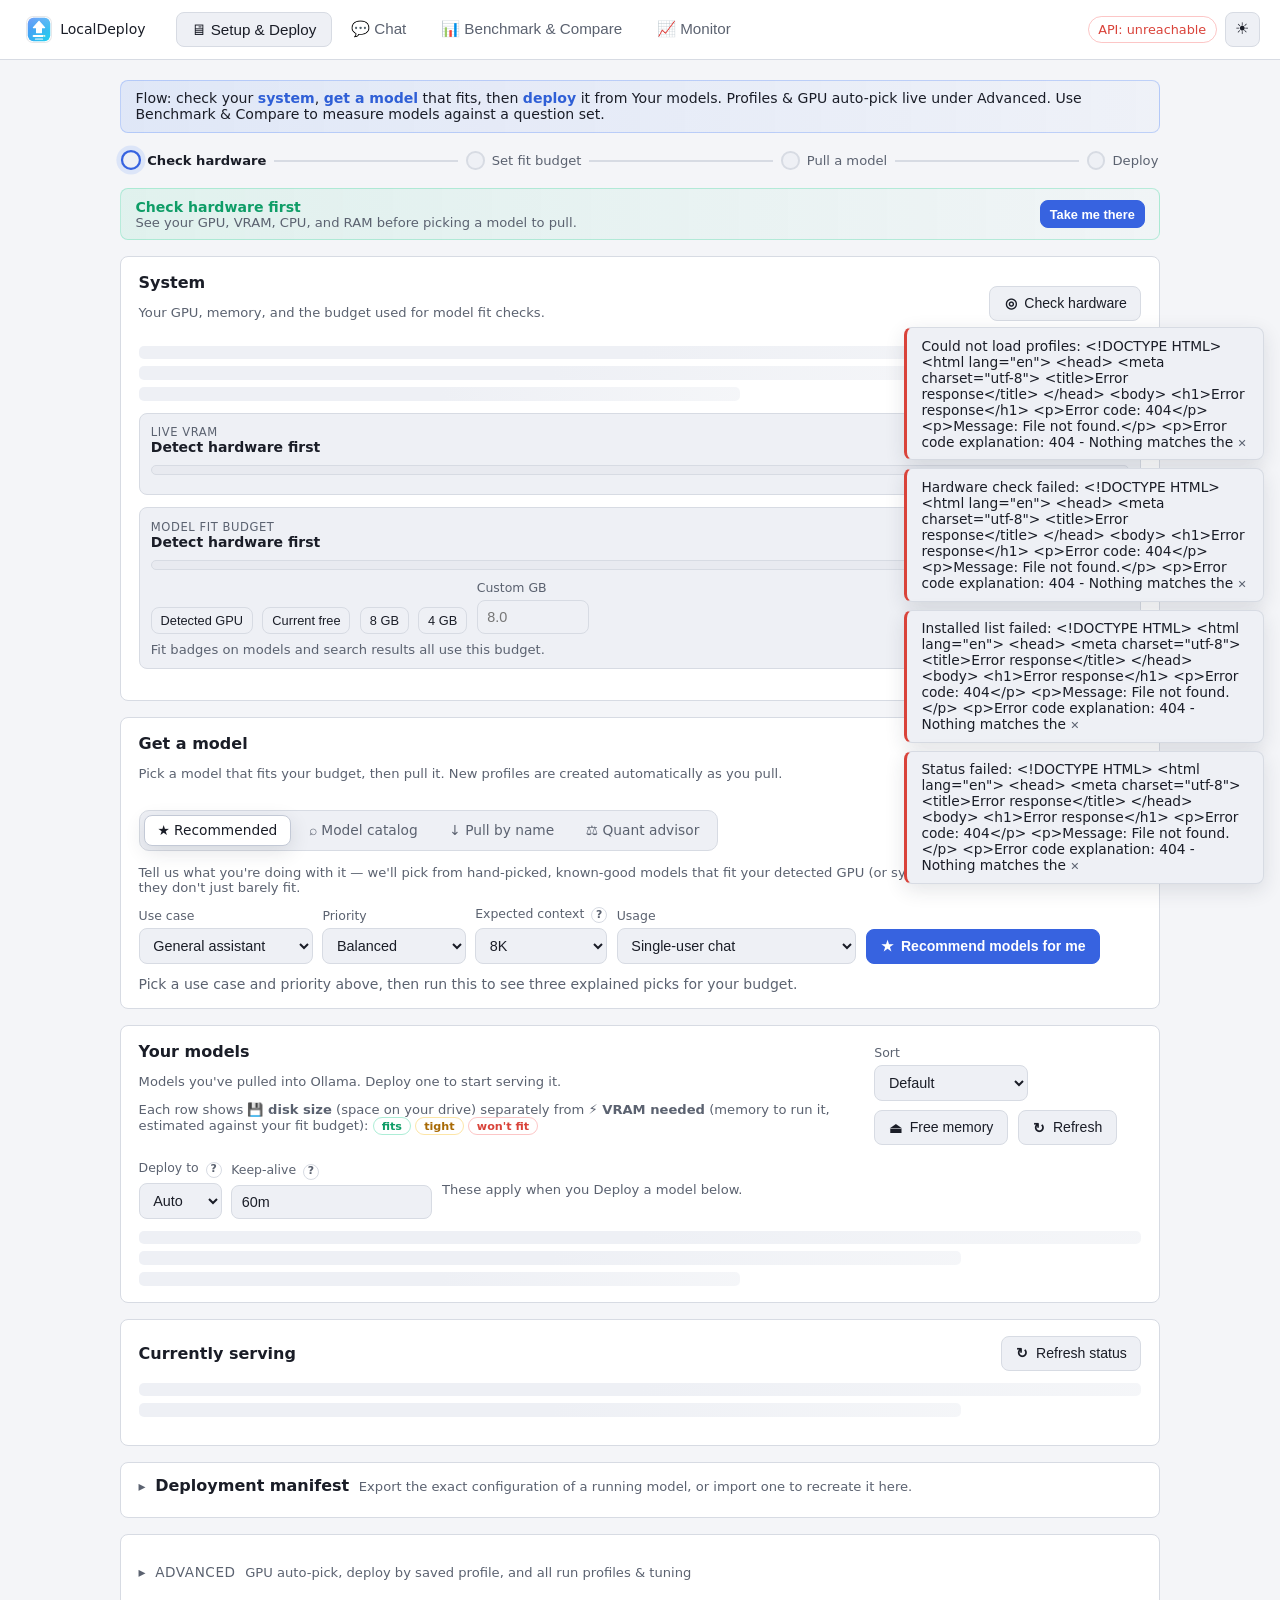
==== commit 9b4eeff0: "Add deployment manifests, monitoring, packaging, and update checks; fix a focus crash breaking hardw" ====
--- a/localdeploy/web/index.html
+++ b/localdeploy/web/index.html
@@ -4,8 +4,8 @@
     <meta charset="utf-8" />
     <meta name="viewport" content="width=device-width, initial-scale=1" />
     <title>LocalDeploy</title>
-    <link rel="icon" type="image/png" href="favicon.png?v=20260718-ui25" />
-    <link rel="stylesheet" href="styles.css?v=20260718-ui25" />
+    <link rel="icon" type="image/png" href="favicon.png?v=20260718-ui30" />
+    <link rel="stylesheet" href="styles.css?v=20260718-ui30" />
     <script>
       // Applied synchronously, before CSS renders, so a saved preference never flashes the other theme.
       try {
@@ -19,16 +19,18 @@
   <body>
     <header class="topbar">
       <button class="brand brand-button" id="brand-home" type="button" title="Go to setup">
-        <img class="brand-icon" src="logo.svg?v=20260718-ui25" alt="" />
+        <img class="brand-icon" src="logo.svg?v=20260718-ui30" alt="" />
         <span>LocalDeploy</span>
       </button>
       <nav class="tabs" role="tablist">
         <button class="tab active" data-tab="serve" role="tab" aria-selected="true">🖥 Setup &amp; Deploy</button>
         <button class="tab" data-tab="chat" role="tab" aria-selected="false">💬 Chat</button>
         <button class="tab" data-tab="bench" role="tab" aria-selected="false">📊 Benchmark &amp; Compare</button>
+        <button class="tab" data-tab="monitor" role="tab" aria-selected="false">📈 Monitor</button>
       </nav>
       <div class="topbar-right">
         <div id="hw-chip" class="chip hidden" title="Detected GPU / VRAM"></div>
+        <button id="update-chip" class="chip hidden" type="button" title="Check for LocalDeploy updates"></button>
         <div class="conn" id="conn-pill" title="API connection">API: …</div>
         <button class="btn theme-toggle" id="btn-theme" type="button" title="Toggle light/dark theme" aria-label="Toggle light/dark theme">◐</button>
       </div>
@@ -115,20 +117,152 @@
 
           <div class="seg-panel" data-seg-panel="recommended">
             <div class="section-title">
-              <p class="muted small">Hand-picked, known-good models that fit your detected GPU (or system RAM), with a safety margin so they don't just barely fit. Good first pull if you're not sure where to start.</p>
-              <button class="btn primary" id="btn-starter-pack" data-icon="★">Recommend models for my hardware</button>
-            </div>
-            <div id="starter-pack-body" class="muted">Detect hardware first, then run this to see curated picks for your budget.</div>
+              <p class="muted small">Tell us what you're doing with it — we'll pick from hand-picked, known-good models that fit your detected GPU (or system RAM), with a safety margin so they don't just barely fit.</p>
+            </div>
+            <div class="row gap wrap recommend-inputs">
+              <label class="field compact-field">
+                <span>Use case</span>
+                <select id="rec-use-case">
+                  <option value="">General assistant</option>
+                  <option value="coding">Coding</option>
+                  <option value="document_analysis">Document analysis</option>
+                  <option value="structured_extraction">Structured extraction</option>
+                  <option value="reasoning">Reasoning</option>
+                  <option value="vision">Vision</option>
+                  <option value="multilingual">Multilingual</option>
+                  <option value="tool_calling">Tool calling</option>
+                </select>
+              </label>
+              <label class="field compact-field">
+                <span>Priority</span>
+                <select id="rec-priority">
+                  <option value="balanced">Balanced</option>
+                  <option value="best_quality">Best quality</option>
+                  <option value="fastest">Fastest</option>
+                  <option value="lowest_memory">Lowest memory</option>
+                  <option value="longest_context">Longest context</option>
+                </select>
+              </label>
+              <label class="field compact-field">
+                <span>Expected context <span class="help-tip" tabindex="0" role="button" aria-expanded="false" aria-label="The approximate amount of text, conversation history, or code the model must handle at one time." data-tooltip="Context represents the approximate amount of text, conversation history, or code the model must handle at one time.">?</span></span>
+                <select id="rec-context">
+                  <option value="4096">4K</option>
+                  <option value="8192" selected>8K</option>
+                  <option value="16384">16K</option>
+                  <option value="32768">32K</option>
+                  <option value="65536">64K</option>
+                  <option value="131072">128K+</option>
+                </select>
+              </label>
+              <label class="field compact-field">
+                <span>Usage</span>
+                <select id="rec-usage-mode">
+                  <option value="single_user_chat">Single-user chat</option>
+                  <option value="local_api">Local API</option>
+                  <option value="multi_request">Multiple simultaneous requests</option>
+                </select>
+              </label>
+              <button class="btn primary" id="btn-recommend-models" data-icon="★" style="align-self:flex-end">Recommend models for me</button>
+            </div>
+            <div id="starter-pack-body" class="muted">Pick a use case and priority above, then run this to see three explained picks for your budget.</div>
+
+            <!-- "Compare top models for me" (automated bakeoff, Release R6) — disabled per product
+                 decision; kept here commented out rather than deleted so it's easy to re-enable.
+            <div class="bakeoff-zone">
+              <div class="card-head" style="padding:0;border:none">
+                <div>
+                  <h3 class="sub">Compare top models for me</h3>
+                  <p class="muted small">Automates the full workflow: download a few fit-safe candidates for the use case above, deploy and benchmark each in turn, then keep the winner running.</p>
+                </div>
+              </div>
+              <div class="row gap wrap">
+                <label class="field compact-field">
+                  <span>Download budget</span>
+                  <select id="bakeoff-budget">
+                    <option value="10">Small test — up to 10 GB</option>
+                    <option value="30" selected>Standard comparison — up to 30 GB</option>
+                    <option value="custom">Extended — custom</option>
+                  </select>
+                </label>
+                <label class="field compact-field hidden" id="bakeoff-budget-custom-wrap">
+                  <span>Custom budget (GB)</span>
+                  <input type="number" id="bakeoff-budget-custom" value="50" min="1" max="1000" />
+                </label>
+                <button class="btn primary" id="btn-bakeoff-run" data-icon="⚔">Compare top models for me</button>
+              </div>
+              <div id="bakeoff-body" class="muted"></div>
+            </div>
+            -->
           </div>
 
           <div class="seg-panel hidden" data-seg-panel="hf">
-            <div class="row gap wrap" style="margin-bottom: 0.5rem">
+            <div class="row gap wrap catalog-search-row">
               <label class="field grow">
                 <span>Search all sources — results update as you type</span>
                 <input type="search" id="hf-search" placeholder="gemma, qwen, coder, vision… (blank = most popular)" />
               </label>
               <button class="btn primary" id="btn-hf-search" data-icon="⌕">Search</button>
             </div>
+            <div class="catalog-filter-bar" aria-label="Model catalog filters">
+              <label class="field compact-field">
+                <span>Source</span>
+                <select id="remote-source-filter">
+                  <option value="all">All sources</option>
+                  <option value="ollama">Ollama</option>
+                  <option value="huggingface">Hugging Face</option>
+                </select>
+              </label>
+              <label class="field compact-field">
+                <span>Parameters</span>
+                <select id="remote-size-filter">
+                  <option value="all">Any size</option>
+                  <option value="under4">Under 4B</option>
+                  <option value="4to8">4B to 8B</option>
+                  <option value="8to15">Over 8B to 15B</option>
+                  <option value="15to35">15B to 35B</option>
+                  <option value="over35">35B and larger</option>
+                  <option value="unknown">Unknown size</option>
+                </select>
+              </label>
+              <label class="field compact-field">
+                <span>Hardware fit <span class="help-tip" tabindex="0" role="button" aria-expanded="false" data-tooltip="Fit is estimated for the exact parameter-size row using the model fit budget above. It assumes a typical Q4 quant until you compare exact quants." aria-label="Hardware fit is estimated for each parameter size using a typical Q4 quant.">?</span></span>
+                <select id="remote-fit-filter">
+                  <option value="all">Any fit</option>
+                  <option value="ok">Fits GPU</option>
+                  <option value="soft">Tight or CPU</option>
+                  <option value="hard">Will not fit</option>
+                  <option value="unknown">Unknown</option>
+                </select>
+              </label>
+              <label class="field compact-field">
+                <span>Capability</span>
+                <select id="remote-cap-filter">
+                  <option value="all">Any capability</option>
+                  <option value="chat">Chat</option>
+                  <option value="vision">Vision</option>
+                  <option value="code">Code</option>
+                  <option value="embedding">Embeddings</option>
+                  <option value="tools">Tool calling</option>
+                </select>
+              </label>
+              <label class="field compact-field">
+                <span>Sort</span>
+                <select id="remote-sort">
+                  <option value="popularity-desc">Most popular</option>
+                  <option value="model-asc">Model A-Z</option>
+                  <option value="source-asc">Source</option>
+                  <option value="params-asc">Smallest first</option>
+                  <option value="params-desc">Largest first</option>
+                  <option value="updated-desc">Recently updated</option>
+                </select>
+              </label>
+              <label class="check catalog-installed-filter">
+                <input type="checkbox" id="remote-installed-filter" />
+                <span>Installed only</span>
+              </label>
+              <button class="btn compact" id="btn-remote-clear" type="button">Clear filters</button>
+            </div>
+            <div id="remote-active-filters" class="active-filter-row hidden" aria-live="polite"></div>
             <div id="catalog-source-status" class="provider-statuses"></div>
             <div id="updates-body" class="muted">One search covers the Ollama library and Hugging Face GGUF repos — the source shows as a column. Leave blank for the most popular models.</div>
             <p class="muted small" style="margin-top:0.6rem">Browse directly: <a href="https://ollama.com/search" target="_blank" rel="noopener">Ollama library ↗</a> · <a href="https://huggingface.co/models?library=gguf" target="_blank" rel="noopener">Hugging Face GGUF ↗</a></p>
@@ -152,11 +286,11 @@
           <div class="seg-panel hidden" data-seg-panel="quant">
             <div class="row gap wrap" style="margin-bottom: 0.5rem">
               <label class="field grow">
-                <span>Model or family <span class="help-tip" tabindex="0" role="img" aria-label="Include the parameter size so memory can be estimated, for example gemma3 colon 12b." data-tooltip="Include the parameter size so memory can be estimated, for example gemma3:12b.">?</span></span>
+                <span>Model or family <span class="help-tip" tabindex="0" role="button" aria-expanded="false" aria-label="Include the parameter size so memory can be estimated, for example gemma3 colon 12b." data-tooltip="Include the parameter size so memory can be estimated, for example gemma3:12b.">?</span></span>
                 <input type="text" id="quant-model" placeholder="gemma3:12b, qwen2.5:7b, llama3.1:8b…" />
               </label>
               <label class="field" style="min-width: 6.5rem">
-                <span>Context <span class="help-tip" tabindex="0" role="img" aria-label="Maximum tokens retained for the conversation. Larger context uses more memory for the KV cache." data-tooltip="Maximum tokens retained for the conversation. Larger context uses more memory for the KV cache.">?</span></span>
+                <span>Context <span class="help-tip" tabindex="0" role="button" aria-expanded="false" aria-label="Maximum tokens retained for the conversation. Larger context uses more memory for the KV cache." data-tooltip="Maximum tokens retained for the conversation. Larger context uses more memory for the KV cache.">?</span></span>
                 <input type="number" id="quant-context" value="4096" min="512" step="512" />
               </label>
               <button class="btn primary" id="btn-quant-advise" data-icon="⚖">Estimate quants</button>
@@ -179,6 +313,7 @@
             <div class="row gap" style="align-items: center">
               <span id="pull-progress-percent" class="run-percent">0%</span>
               <button class="btn danger compact" id="btn-pull-cancel" hidden>Cancel</button>
+              <button class="btn compact" id="btn-pull-dismiss" hidden>Dismiss</button>
             </div>
           </div>
           <div class="run-progress-track large"><div id="pull-progress-bar" class="run-progress-fill" style="width:0%" role="progressbar" aria-valuemin="0" aria-valuemax="100" aria-valuenow="0" aria-label="Pull progress"></div></div>
@@ -187,6 +322,7 @@
             <span id="pull-progress-stats" class="muted small"></span>
           </div>
           <div id="pull-progress-done" class="pull-progress-done hidden"></div>
+          <div id="pull-progress-actions" class="pull-progress-actions hidden"></div>
           <details class="pull-log-details">
             <summary>Raw log</summary>
             <pre id="pull-log" class="log"></pre>
@@ -224,7 +360,7 @@
           </div>
           <div class="row gap wrap deploy-opts">
             <label class="field">
-              <span>Deploy to <span class="help-tip" tabindex="0" role="img" aria-label="Auto lets Ollama choose placement. GPU requests full GPU offload. CPU uses system memory and is usually slower." data-tooltip="Auto lets Ollama choose placement. GPU requests full GPU offload. CPU uses system memory and is usually slower.">?</span></span>
+              <span>Deploy to <span class="help-tip" tabindex="0" role="button" aria-expanded="false" aria-label="Auto lets Ollama choose placement. GPU requests full GPU offload. CPU uses system memory and is usually slower." data-tooltip="Auto lets Ollama choose placement. GPU requests full GPU offload. CPU uses system memory and is usually slower.">?</span></span>
               <select id="serve-device">
                 <option value="auto" selected>Auto</option>
                 <option value="gpu">GPU</option>
@@ -232,7 +368,7 @@
               </select>
             </label>
             <label class="field">
-              <span>Keep-alive <span class="help-tip" tabindex="0" role="img" aria-label="How long the model stays loaded in RAM or VRAM after use. Enter 60m, 1h, or 0 to unload immediately." data-tooltip="How long the model stays loaded in RAM or VRAM after use. Enter 60m, 1h, or 0 to unload immediately.">?</span></span>
+              <span>Keep-alive <span class="help-tip" tabindex="0" role="button" aria-expanded="false" aria-label="How long the model stays loaded in RAM or VRAM after use. Enter 60m, 1h, or 0 to unload immediately." data-tooltip="How long the model stays loaded in RAM or VRAM after use. Enter 60m, 1h, or 0 to unload immediately.">?</span></span>
               <input type="text" id="keep-alive" value="60m" />
             </label>
             <span class="muted small" style="align-self: center">These apply when you Deploy a model below.</span>
@@ -249,6 +385,26 @@
           <div id="status-body" class="muted">No served-model status has been loaded yet.</div>
           <div id="serve-result" class="result"></div>
         </div>
+
+        <!-- ============ 5b. DEPLOYMENT MANIFESTS (Release R5) ============ -->
+        <details class="card advanced-zone" id="manifest-zone">
+          <summary class="advanced-summary">
+            <h2>Deployment manifest</h2>
+            <span class="muted small">Export the exact configuration of a running model, or import one to recreate it here.</span>
+          </summary>
+          <div class="row gap wrap" style="margin-top:0.75rem">
+            <label class="field grow">
+              <span>Paste a manifest JSON (or use "Export deployment" on a running model above)</span>
+              <textarea id="manifest-import-text" rows="6" placeholder='{"schema_version": 1, "model": {"name": "qwen3:14b", ...}, ...}'></textarea>
+            </label>
+          </div>
+          <div class="row gap wrap">
+            <label class="btn file">Load file <input type="file" id="manifest-import-file" accept=".json,.yaml,.yml" hidden /></label>
+            <button class="btn primary" id="btn-manifest-validate">Check compatibility</button>
+            <button class="btn primary" id="btn-manifest-recreate" disabled title="Check compatibility first">Recreate deployment</button>
+          </div>
+          <div id="manifest-body" class="muted">No manifest loaded yet.</div>
+        </details>
 
         <!-- Auto-pick a profile -->
         <!-- ============ 6. ADVANCED (tuning, saved profiles, GPU auto-pick) ============ -->
@@ -403,6 +559,9 @@
               </select>
             </label>
             <button class="btn primary chat-session-action" id="btn-chat-session" type="button">Load model</button>
+            <div class="chat-session-progress hidden" id="chat-session-progress" aria-live="polite">
+              <span class="spin-inline"></span><span id="chat-session-progress-label">Loading model…</span>
+            </div>
           </div>
           <div class="chat-system-panel hidden" id="chat-system-panel">
             <label class="field grow">
@@ -414,8 +573,8 @@
           <footer class="chat-composer">
             <div id="chat-attachments" class="chat-attachments hidden"></div>
             <div class="chat-input-row">
-              <label class="btn file chat-attach" id="chat-attach-label" title="Attach images (vision profiles) or text files — file contents are added to your message">
-                📎
+              <label class="btn file chat-attach" id="chat-attach-label" title="Attach text files, or images when the loaded model supports vision">
+                <span aria-hidden="true">＋</span><span class="chat-attach-text">Attach</span>
                 <input type="file" id="chat-images" accept="image/png,image/jpeg,image/webp,image/gif,.txt,.md,.json,.csv,.py,.js,.ts,.html,.css,.yaml,.yml,.toml,.log,text/plain" multiple hidden />
               </label>
               <textarea id="chat-input" rows="1" spellcheck="false" placeholder="Load an installed model to start chatting" disabled></textarea>
@@ -460,6 +619,7 @@
             <div class="row gap">
               <button class="btn danger" id="btn-run-cancel" hidden>Cancel</button>
               <button class="btn" id="btn-export" disabled title="Select a completed run">Export run</button>
+              <button class="btn" id="btn-contribute" disabled title="Select a completed run">Contribute anonymized benchmark</button>
             </div>
           </div>
           <div class="bench-summary-grid">
@@ -506,6 +666,12 @@
                 <option value="gpu">GPU</option>
                 <option value="cpu">CPU</option>
                 <option value="both">CPU + GPU</option>
+              </select>
+            </label>
+            <label class="field" title="Run only the tests for a specific use case instead of the full built-in suite.">
+              <span>Test pack</span>
+              <select id="bench-pack">
+                <option value="">Full suite</option>
               </select>
             </label>
             <label class="field">
@@ -634,9 +800,65 @@
           </div>
         </div>
       </section>
+
+      <!-- ===================== TAB 4: Monitor ===================== -->
+      <section id="tab-monitor" class="tab-panel">
+        <div class="hint">This tab polls the server every 5 seconds while it's open, so leave it open a while to build up rolling history and sustained-usage alerts.</div>
+
+        <div id="monitor-alerts" class="monitor-alerts hidden"></div>
+
+        <div class="card">
+          <div class="card-head">
+            <h2>Overview</h2>
+            <span id="monitor-ollama-pill" class="chip"></span>
+          </div>
+          <div id="monitor-overview" class="monitor-overview-grid"></div>
+          <div class="monitor-charts">
+            <div class="monitor-chart-card">
+              <div class="muted small">VRAM usage</div>
+              <div id="monitor-chart-vram"></div>
+            </div>
+            <div class="monitor-chart-card">
+              <div class="muted small">GPU utilization</div>
+              <div id="monitor-chart-gpu"></div>
+            </div>
+            <div class="monitor-chart-card">
+              <div class="muted small">Generation throughput (tok/s)</div>
+              <div id="monitor-chart-tps"></div>
+            </div>
+          </div>
+        </div>
+
+        <div class="card">
+          <div class="card-head">
+            <h2>Loaded models</h2>
+          </div>
+          <div id="monitor-models" class="fit-grid">
+            <div class="monitor-empty">
+              <p class="muted">Nothing to monitor yet — this fills in once a model is running.</p>
+              <p class="muted small">Head to Setup &amp; Deploy, pull or pick a model, and deploy it. Come back here to watch its VRAM, throughput, and request history live.</p>
+            </div>
+          </div>
+        </div>
+
+        <div class="card">
+          <div class="card-head">
+            <h2>Recent requests</h2>
+            <span class="muted small">Numerical metadata only — prompts and responses are never stored here.</span>
+          </div>
+          <div class="table-wrap">
+            <table id="monitor-requests-table" class="results">
+              <thead><tr><th>Time</th><th>Model</th><th>Source</th><th>Result</th><th class="num">Prompt tok</th><th class="num">Output tok</th><th class="num">TTFT</th><th class="num">tok/s</th><th class="num">Latency</th></tr></thead>
+              <tbody></tbody>
+            </table>
+          </div>
+          <div id="monitor-requests-empty" class="muted small">No requests recorded yet — this fills in once you chat with or benchmark a loaded model.</div>
+        </div>
+      </section>
     </main>
 
+    <div id="ui-tooltip" class="ui-tooltip" role="tooltip" aria-hidden="true"></div>
     <div id="toasts" class="toasts" aria-live="polite"></div>
-    <script src="app.js?v=20260718-ui25"></script>
+    <script src="app.js?v=20260718-ui30"></script>
   </body>
 </html>
--- a/localdeploy/web/styles.css
+++ b/localdeploy/web/styles.css
@@ -303,7 +303,6 @@
 
 /* Contextual help stays available to mouse and keyboard users. */
 .help-tip {
-  position: relative;
   display: inline-grid;
   place-items: center;
   width: 1rem;
@@ -318,16 +317,16 @@
   cursor: help;
 }
 .help-tip:hover,
-.help-tip:focus-visible { color: var(--text); border-color: var(--accent-strong); }
-.help-tip::after {
-  content: attr(data-tooltip);
-  position: absolute;
-  z-index: 80;
-  top: calc(100% + 0.45rem);
-  left: -0.45rem;
+.help-tip:focus-visible,
+.help-tip.tooltip-open { color: var(--text); border-color: var(--accent-strong); }
+.ui-tooltip {
+  position: fixed;
+  z-index: 1000;
+  top: 0;
+  left: 0;
   width: max-content;
-  max-width: min(18rem, 72vw);
-  padding: 0.5rem 0.6rem;
+  max-width: min(20rem, calc(100vw - 1.5rem));
+  padding: 0.5rem 0.65rem;
   border: 1px solid var(--border);
   border-radius: 6px;
   background: var(--panel);
@@ -337,13 +336,17 @@
   font-weight: 400;
   line-height: 1.4;
   white-space: normal;
+  visibility: hidden;
   opacity: 0;
   pointer-events: none;
-  transform: translateY(-0.2rem);
+  transform: translateY(0.2rem);
   transition: opacity 0.12s ease, transform 0.12s ease;
 }
-.help-tip:hover::after,
-.help-tip:focus-visible::after { opacity: 1; transform: translateY(0); }
+.ui-tooltip.is-visible {
+  visibility: visible;
+  opacity: 1;
+  transform: translateY(0);
+}
 
 /* ---- badges ---- */
 .badge {
@@ -1014,6 +1017,7 @@
 .catalog-actions .btn { margin-left: 0.25rem; }
 .badge.src-ollama { border-color: rgba(52, 211, 153, 0.35); }
 .badge.src-hf { border-color: rgba(251, 191, 36, 0.35); }
+.source-dot { width: 0.42rem; height: 0.42rem; border-radius: 50%; background: currentColor; }
 .exact-pull-row {
   display: flex;
   align-items: center;
@@ -1024,6 +1028,36 @@
   border-radius: 8px;
   background: rgba(79, 134, 247, 0.06);
 }
+
+/* --- Catalog fit chips + quant pull ---------------------------------------- */
+.size-pull-btn.fit-ok { border-color: rgba(52, 211, 153, 0.65); color: var(--good); }
+.size-pull-btn.fit-soft { border-color: rgba(251, 191, 36, 0.65); color: var(--warn); }
+.size-pull-btn.fit-hard { border-color: rgba(248, 113, 113, 0.55); color: var(--bad); opacity: 0.8; }
+.chip-swatch {
+  display: inline-block;
+  width: 10px;
+  height: 10px;
+  border-radius: 3px;
+  border: 2px solid var(--border);
+  vertical-align: middle;
+}
+.chip-swatch.fit-ok { border-color: rgba(52, 211, 153, 0.9); }
+.chip-swatch.fit-soft { border-color: rgba(251, 191, 36, 0.9); }
+.chip-swatch.fit-hard { border-color: rgba(248, 113, 113, 0.9); }
+.catalog-fit-legend { margin-left: auto; align-self: center; }
+.catalog-description {
+  display: -webkit-box;
+  -webkit-line-clamp: 2;
+  -webkit-box-orient: vertical;
+  overflow: hidden;
+}
+.catalog-result-title { flex-wrap: wrap; }
+.catalog-result-title .badge { font-size: 0.68rem; }
+.catalog-table td { padding-top: 0.45rem; padding-bottom: 0.45rem; }
+.quant-pull-cell { white-space: nowrap; }
+.quant-all-tags { margin-top: 0.6rem; }
+.quant-all-tags summary { cursor: pointer; color: var(--muted); font-size: 0.85rem; }
+.quant-tag-grid { display: flex; flex-wrap: wrap; gap: 0.3rem; margin-top: 0.5rem; }
 
 /* --- Chat file chips + markdown-lite --------------------------------------- */
 .chat-file-chip {
@@ -1545,12 +1579,6 @@
   .queue-row-side { justify-content: flex-start; }
 }
 @media (max-width: 620px) {
-  .help-tip::after {
-    position: fixed;
-    inset: auto 1rem 1rem;
-    width: auto;
-    max-width: none;
-  }
   .topbar {
     display: grid;
     grid-template-columns: minmax(0, 1fr) auto;
@@ -1680,8 +1708,10 @@
   background: var(--panel-2); border: 1px solid var(--border);
   border-left: 3px solid var(--accent-strong);
   padding: 0.6rem 0.9rem; border-radius: 8px; max-width: 360px; font-size: 0.86rem;
-  box-shadow: var(--shadow);
-}
+  box-shadow: var(--shadow); cursor: pointer;
+  transition: opacity 0.25s ease, transform 0.25s ease;
+}
+.toast.toast-hide { opacity: 0; transform: translateX(12px); }
 .toast.error { border-left-color: var(--bad); cursor: pointer; }
 .toast.error::after { content: " ✕"; color: var(--muted); font-size: 0.8em; }
 .toast.success { border-left-color: var(--good); }
@@ -1755,3 +1785,246 @@
 .tuning-grid { display: grid; grid-template-columns: 1fr 1fr; gap: 0.6rem 0.75rem; }
 .tuning-field { min-width: 0; }
 @media (max-width: 560px) { .tuning-grid { grid-template-columns: 1fr; } }
+
+/* ---- Model catalog: size-specific, filterable comparison table ---- */
+.catalog-search-row { margin-bottom: 0.65rem; align-items: end; }
+.catalog-filter-bar {
+  display: grid;
+  grid-template-columns: repeat(5, minmax(120px, 1fr)) auto auto;
+  gap: 0.55rem;
+  align-items: end;
+  padding: 0.65rem;
+  margin-bottom: 0.55rem;
+  border: 1px solid var(--border);
+  border-radius: 8px;
+  background: var(--panel-2);
+}
+.catalog-filter-bar .field { min-width: 0; }
+.catalog-filter-bar select { width: 100%; }
+.catalog-installed-filter { min-height: 2.45rem; align-self: end; white-space: nowrap; }
+.active-filter-row { display: flex; align-items: center; gap: 0.4rem; flex-wrap: wrap; margin-bottom: 0.55rem; }
+.filter-chip {
+  display: inline-flex;
+  align-items: center;
+  min-height: 1.65rem;
+  padding: 0.2rem 0.45rem;
+  border: 1px solid var(--border);
+  border-radius: 6px;
+  background: var(--panel-2);
+  color: var(--text);
+  font-size: 0.75rem;
+}
+.catalog-result-count { display: flex; align-items: baseline; gap: 0.55rem; margin: 0.55rem 0; }
+.remote-catalog-wrap { max-height: 560px; border: 1px solid var(--border); }
+.remote-catalog-wrap .catalog-table { min-width: 980px; margin-top: 0; table-layout: fixed; }
+.remote-catalog-wrap .catalog-table th:nth-child(1) { width: 29%; }
+.remote-catalog-wrap .catalog-table th:nth-child(2) { width: 12%; }
+.remote-catalog-wrap .catalog-table th:nth-child(3) { width: 8%; }
+.remote-catalog-wrap .catalog-table th:nth-child(4) { width: 11%; }
+.remote-catalog-wrap .catalog-table th:nth-child(5) { width: 9%; }
+.remote-catalog-wrap .catalog-table th:nth-child(6) { width: 10%; }
+.remote-catalog-wrap .catalog-table th:nth-child(7) { width: 21%; }
+.catalog-sort-btn {
+  border: 0;
+  padding: 0;
+  background: transparent;
+  color: inherit;
+  font: inherit;
+  cursor: pointer;
+}
+.catalog-sort-btn:hover { color: var(--text); }
+.catalog-action-stack { display: flex; justify-content: flex-end; gap: 0.35rem; flex-wrap: wrap; }
+.catalog-actions .btn { margin-left: 0; }
+.catalog-caps:empty { display: none; }
+.quant-size-switcher { display: flex; gap: 0.35rem; align-items: center; flex-wrap: wrap; margin: 0 0 0.65rem; }
+.quant-size-btn.active { color: var(--good); border-color: var(--good); }
+
+/* ---- Shared model-card vocabulary ---- */
+.model-card { border-radius: 8px; }
+.model-identity { display: flex; align-items: center; gap: 0.6rem; min-width: 0; }
+.model-mark {
+  width: 2rem;
+  height: 2rem;
+  flex: none;
+  display: grid;
+  place-items: center;
+  border: 1px solid rgba(79, 134, 247, 0.45);
+  border-radius: 7px;
+  background: rgba(79, 134, 247, 0.12);
+  color: var(--accent);
+  font-size: 0.78rem;
+  font-weight: 750;
+}
+.model-mark.running { border-color: rgba(52, 211, 153, 0.45); background: rgba(52, 211, 153, 0.1); color: var(--good); }
+.recommendation-card { display: flex; flex-direction: column; gap: 0.5rem; min-height: 190px; }
+.model-card-copy { line-height: 1.4; font-size: 0.86rem; }
+.model-card-reason { flex: 1; }
+
+/* ---- Guided recommend (Release R1) ---- */
+.recommend-inputs { align-items: flex-end; margin-bottom: 0.75rem; }
+.bucket-label { font-size: 0.72rem; font-weight: 750; letter-spacing: 0.02em; color: var(--accent); text-transform: uppercase; }
+.why-recommended { font-size: 0.82rem; }
+.why-recommended summary { cursor: pointer; color: var(--accent); user-select: none; }
+.reason-list { list-style: none; margin: 0.5rem 0 0; padding: 0; display: flex; flex-direction: column; gap: 0.3rem; }
+.reason-item { display: flex; align-items: center; gap: 0.4rem; font-size: 0.82rem; color: var(--muted); }
+.reason-mark { flex-shrink: 0; }
+.reason-kind-badge { font-size: 0.65rem; padding: 0.05rem 0.4rem; margin-left: auto; }
+.reason-item.reason-measured .reason-mark { color: var(--good); }
+.badge.confidence-high { color: var(--good); border-color: rgba(52, 211, 153, 0.4); }
+.badge.confidence-medium { color: var(--warn); border-color: rgba(251, 191, 36, 0.4); }
+.badge.confidence-low { color: var(--muted); }
+
+/* ---- Pull lifecycle terminal states ---- */
+.pull-progress-actions {
+  display: flex;
+  align-items: center;
+  justify-content: space-between;
+  gap: 0.75rem;
+  flex-wrap: wrap;
+  margin-top: 0.75rem;
+  padding: 0.65rem 0.75rem;
+  border: 1px solid var(--border);
+  border-radius: 8px;
+  background: var(--panel-2);
+}
+.pull-progress-actions.cancelled { border-color: rgba(251, 191, 36, 0.4); }
+.pull-progress-actions.failed,
+.pull-progress-actions.blocked { border-color: rgba(248, 113, 113, 0.4); }
+
+/* ---- Chat session, composer, files, and structured JSON ---- */
+.chat-session-progress {
+  grid-column: 1 / -1;
+  display: flex;
+  align-items: center;
+  gap: 0.45rem;
+  color: var(--accent);
+  font-size: 0.8rem;
+  padding-top: 0.15rem;
+}
+.chat-messages { align-items: center; }
+.chat-row { width: min(100%, 880px); }
+.chat-row.user { align-self: center; }
+.chat-composer { transition: border-color 0.15s, background 0.15s; }
+.chat-composer.dragging { border-color: var(--accent-strong); background: rgba(79, 134, 247, 0.08); }
+.chat-input-row { width: min(100%, 880px); margin: 0 auto; }
+.chat-attachments { width: min(100%, 880px); margin-left: auto; margin-right: auto; }
+.chat-attach { width: auto; min-width: 5.25rem; padding: 0 0.65rem; gap: 0.35rem; }
+.chat-bubble-files { display: flex; flex-wrap: wrap; gap: 0.35rem; margin-bottom: 0.45rem; }
+.chat-bubble-file {
+  padding: 0.25rem 0.45rem;
+  border: 1px solid var(--border);
+  border-radius: 6px;
+  background: var(--panel-2);
+  font-size: 0.75rem;
+}
+.chat-json { min-width: min(580px, 68vw); border: 1px solid var(--border); border-radius: 8px; overflow: hidden; background: var(--bg); }
+.chat-json-toolbar { display: flex; gap: 0.3rem; padding: 0.4rem; border-bottom: 1px solid var(--border); background: var(--panel-2); }
+.chat-json-toolbar .btn.active { color: var(--accent); border-color: var(--accent-strong); }
+.json-tree { padding: 0.55rem 0.65rem; max-height: 420px; overflow: auto; font: 0.8rem/1.5 ui-monospace, Menlo, Consolas, monospace; }
+.json-tree-node > summary { cursor: pointer; color: var(--muted); }
+.json-tree-children { margin-left: 1rem; padding-left: 0.6rem; border-left: 1px solid var(--border); }
+.json-tree-row { display: flex; gap: 0.45rem; overflow-wrap: anywhere; }
+.json-key { color: var(--accent); }
+.json-string { color: var(--good); }
+.json-number { color: var(--warn); }
+.json-boolean { color: #d8a9ff; }
+.json-null { color: var(--muted); }
+.json-raw { margin: 0; padding: 0.7rem; max-height: 420px; overflow: auto; white-space: pre; }
+
+@media (max-width: 1000px) {
+  .catalog-filter-bar { grid-template-columns: repeat(3, minmax(140px, 1fr)); }
+}
+
+@media (max-width: 620px) {
+  .catalog-filter-bar { grid-template-columns: 1fr 1fr; }
+  .catalog-result-count { align-items: flex-start; flex-direction: column; gap: 0.15rem; }
+  .remote-catalog-wrap { max-height: none; overflow: visible; border: 0; }
+  .remote-catalog-wrap .catalog-table { min-width: 0; width: 100%; table-layout: auto; }
+  .remote-catalog-wrap .catalog-table thead { display: none; }
+  .remote-catalog-wrap .catalog-table tbody { display: grid; gap: 0.55rem; }
+  .remote-catalog-wrap .catalog-table tr {
+    display: grid;
+    grid-template-columns: 1fr 1fr;
+    border: 1px solid var(--border);
+    border-radius: 8px;
+    overflow: hidden;
+    background: var(--panel);
+  }
+  .remote-catalog-wrap .catalog-table td,
+  .remote-catalog-wrap .catalog-table tbody tr:nth-child(odd) td {
+    display: flex;
+    align-items: center;
+    justify-content: space-between;
+    gap: 0.5rem;
+    min-width: 0;
+    padding: 0.45rem 0.55rem;
+    background: transparent;
+    border-bottom: 1px solid var(--border);
+  }
+  .remote-catalog-wrap .catalog-table td::before {
+    content: attr(data-label);
+    flex: none;
+    color: var(--muted);
+    font-size: 0.72rem;
+    font-weight: 600;
+  }
+  .remote-catalog-wrap .catalog-table .catalog-model-cell,
+  .remote-catalog-wrap .catalog-table .catalog-actions { grid-column: 1 / -1; }
+  .remote-catalog-wrap .catalog-table .catalog-model-cell {
+    display: block !important;
+    width: 100%;
+    max-width: none;
+  }
+  .remote-catalog-wrap .catalog-table .catalog-model-cell::before { display: none; }
+  .remote-catalog-wrap .catalog-table .catalog-actions { border-bottom: 0; }
+  .catalog-action-stack { width: 100%; }
+  .catalog-action-stack .btn { flex: 1; }
+  .chat-attach { min-width: 2.6rem; width: 2.6rem; padding: 0; }
+  .chat-attach-text { display: none; }
+  .chat-json { min-width: 0; width: 100%; }
+  .chat-json-toolbar { flex-wrap: wrap; }
+}
+
+/* ---- Monitor tab (Release R3) ---- */
+.chip.chip-bad { color: var(--bad); border-color: rgba(248, 113, 113, 0.4); }
+#update-chip { cursor: pointer; color: var(--accent); border-color: rgba(138, 180, 248, 0.4); }
+.monitor-alerts { display: flex; flex-direction: column; gap: 0.5rem; margin-bottom: 1rem; }
+.monitor-alert { padding: 0.6rem 0.9rem; border-radius: 8px; font-size: 0.86rem; border: 1px solid transparent; }
+.monitor-alert-warning { background: rgba(251, 191, 36, 0.1); border-color: rgba(251, 191, 36, 0.35); color: var(--warn); }
+.monitor-alert-info { background: rgba(138, 180, 248, 0.1); border-color: rgba(138, 180, 248, 0.3); color: var(--accent); }
+.monitor-overview-grid { display: grid; grid-template-columns: repeat(auto-fit, minmax(160px, 1fr)); gap: 0.75rem; margin-bottom: 1rem; }
+.monitor-stat { display: flex; flex-direction: column; gap: 0.2rem; padding: 0.6rem 0.8rem; border: 1px solid var(--border); border-radius: 8px; }
+.monitor-stat strong { font-size: 1.05rem; }
+.monitor-charts { display: grid; grid-template-columns: repeat(auto-fit, minmax(240px, 1fr)); gap: 1rem; }
+.monitor-chart-card { border: 1px solid var(--border); border-radius: 8px; padding: 0.6rem 0.8rem; }
+.monitor-spark { width: 100%; height: 64px; display: block; }
+.monitor-spark-caption { margin-top: 0.2rem; }
+.monitor-spark-empty { padding: 1.2rem 0; text-align: center; }
+.monitor-model-stats { display: grid; grid-template-columns: repeat(2, 1fr); gap: 0.5rem; font-size: 0.85rem; }
+.monitor-model-stats > div { display: flex; flex-direction: column; gap: 0.1rem; }
+#monitor-requests-table.hidden { display: none; }
+.monitor-empty { display: flex; flex-direction: column; gap: 0.5rem; align-items: flex-start; padding: 0.5rem 0; }
+
+/* ---- Regression detail panel (Release R4) ---- */
+.regression-deltas { margin: 0.5rem 0 0.75rem; }
+tr.regression-changed { background: rgba(251, 191, 36, 0.08); }
+tr.regression-changed td:last-child { color: var(--warn); font-weight: 600; }
+
+/* ---- Deployment manifests + integration snippets (Release R5) ---- */
+.manifest-yaml, .integration-snippet { max-height: 40vh; overflow: auto; white-space: pre-wrap; word-break: break-word; }
+.integration-card { display: flex; flex-direction: column; gap: 0.5rem; }
+.compat-row { display: flex; align-items: flex-start; gap: 0.5rem; padding: 0.35rem 0; font-size: 0.86rem; border-bottom: 1px solid var(--border); }
+.compat-row:last-child { border-bottom: none; }
+.compat-mark { flex-shrink: 0; font-weight: 700; }
+.compat-ok .compat-mark { color: var(--good); }
+.compat-bad .compat-mark { color: var(--bad); }
+.compat-info .compat-mark { color: var(--warn); }
+.compat-unknown .compat-mark { color: var(--muted); }
+#manifest-import-text { font-family: monospace; font-size: 0.82rem; }
+
+/* ---- Automated bakeoff (Release R6) ---- */
+.bakeoff-zone { margin-top: 1.25rem; padding-top: 1rem; border-top: 1px solid var(--border); }
+.bakeoff-progress { display: flex; flex-direction: column; gap: 0.4rem; margin-top: 0.5rem; }
+.bakeoff-row { display: flex; align-items: center; gap: 0.6rem; padding: 0.4rem 0.6rem; border: 1px solid var(--border); border-radius: 8px; font-size: 0.86rem; }
+.bakeoff-winner-card { padding: 0.75rem 1rem; border-radius: 10px; background: rgba(52, 211, 153, 0.08); border: 1px solid rgba(52, 211, 153, 0.3); margin-bottom: 0.75rem; }
+tr.bakeoff-winner-row { background: rgba(52, 211, 153, 0.08); font-weight: 600; }
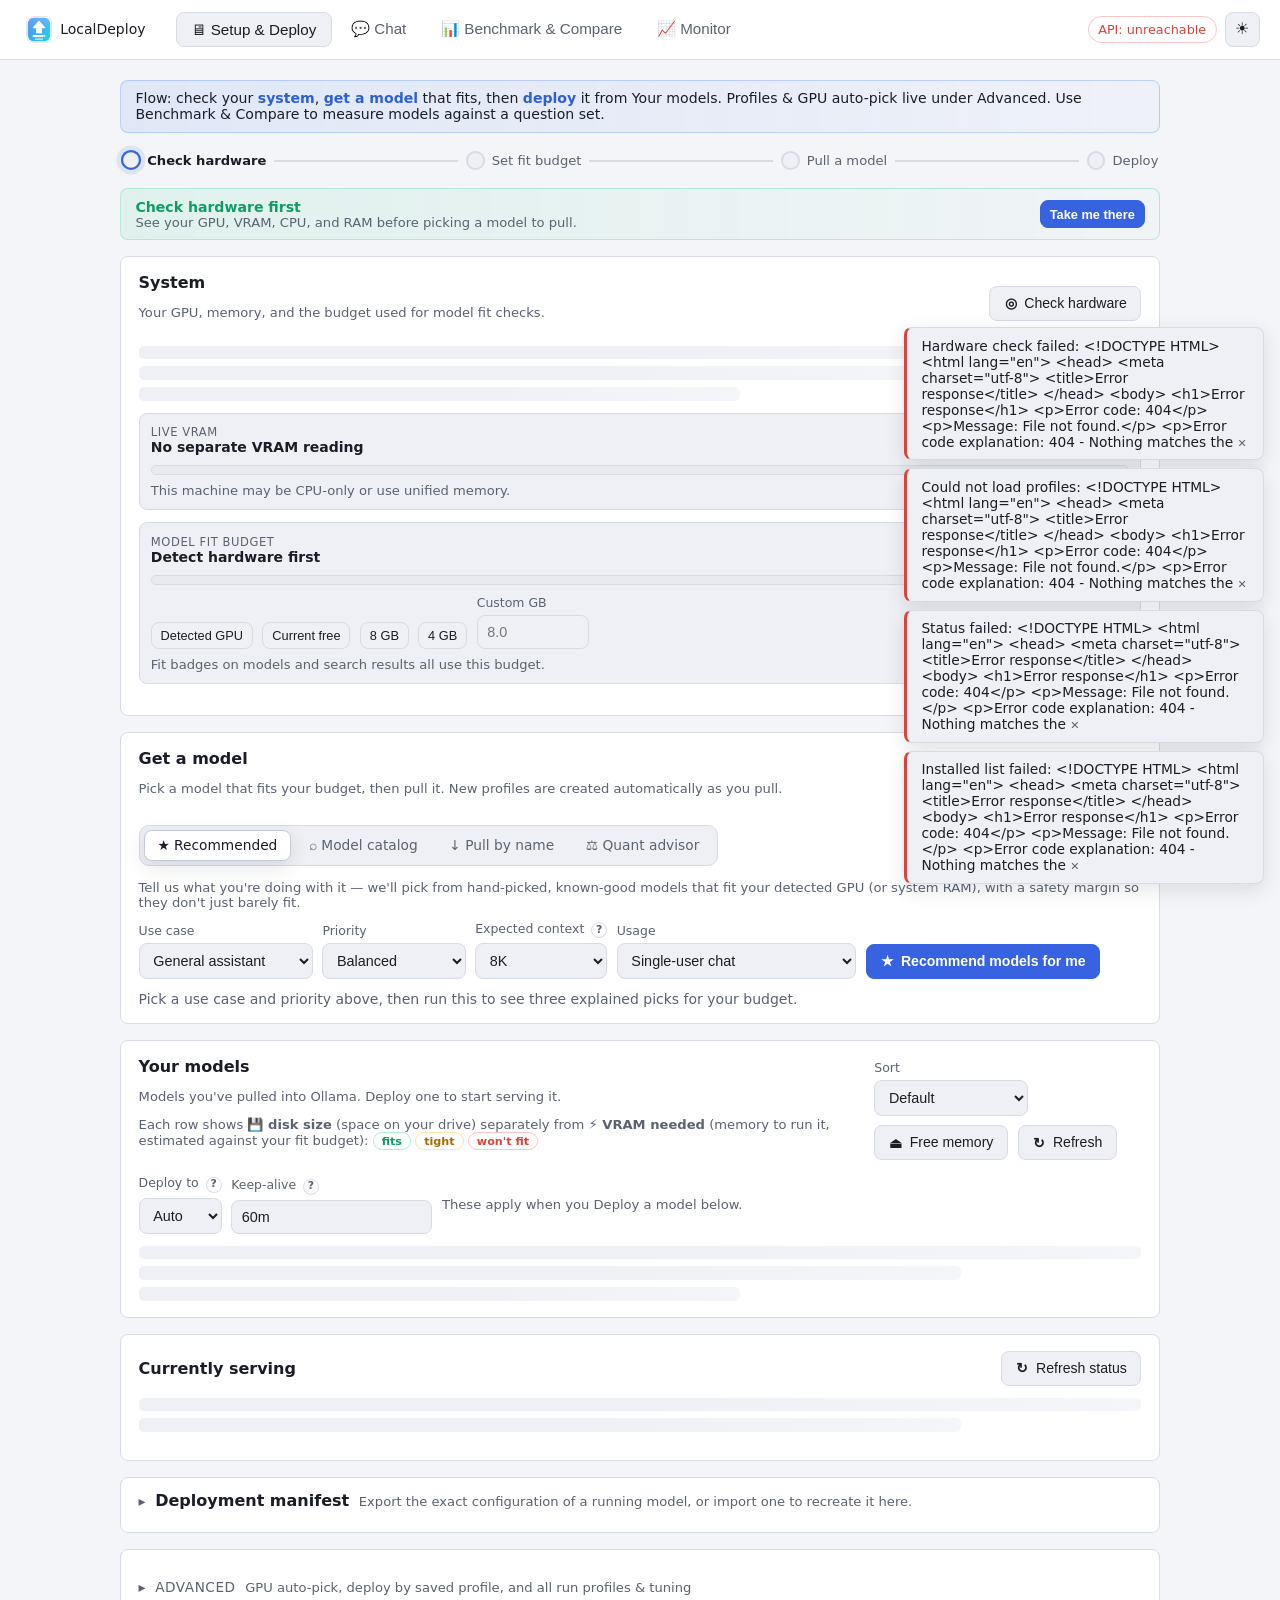
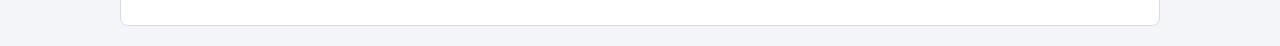
==== commit d8a3bacb: "Modularize frontend and harden runtime reporting" ====
--- a/localdeploy/web/index.html
+++ b/localdeploy/web/index.html
@@ -859,6 +859,6 @@
 
     <div id="ui-tooltip" class="ui-tooltip" role="tooltip" aria-hidden="true"></div>
     <div id="toasts" class="toasts" aria-live="polite"></div>
-    <script src="app.js?v=20260718-ui30"></script>
+    <script type="module" src="js/app.js?v=20260718-ui30"></script>
   </body>
 </html>
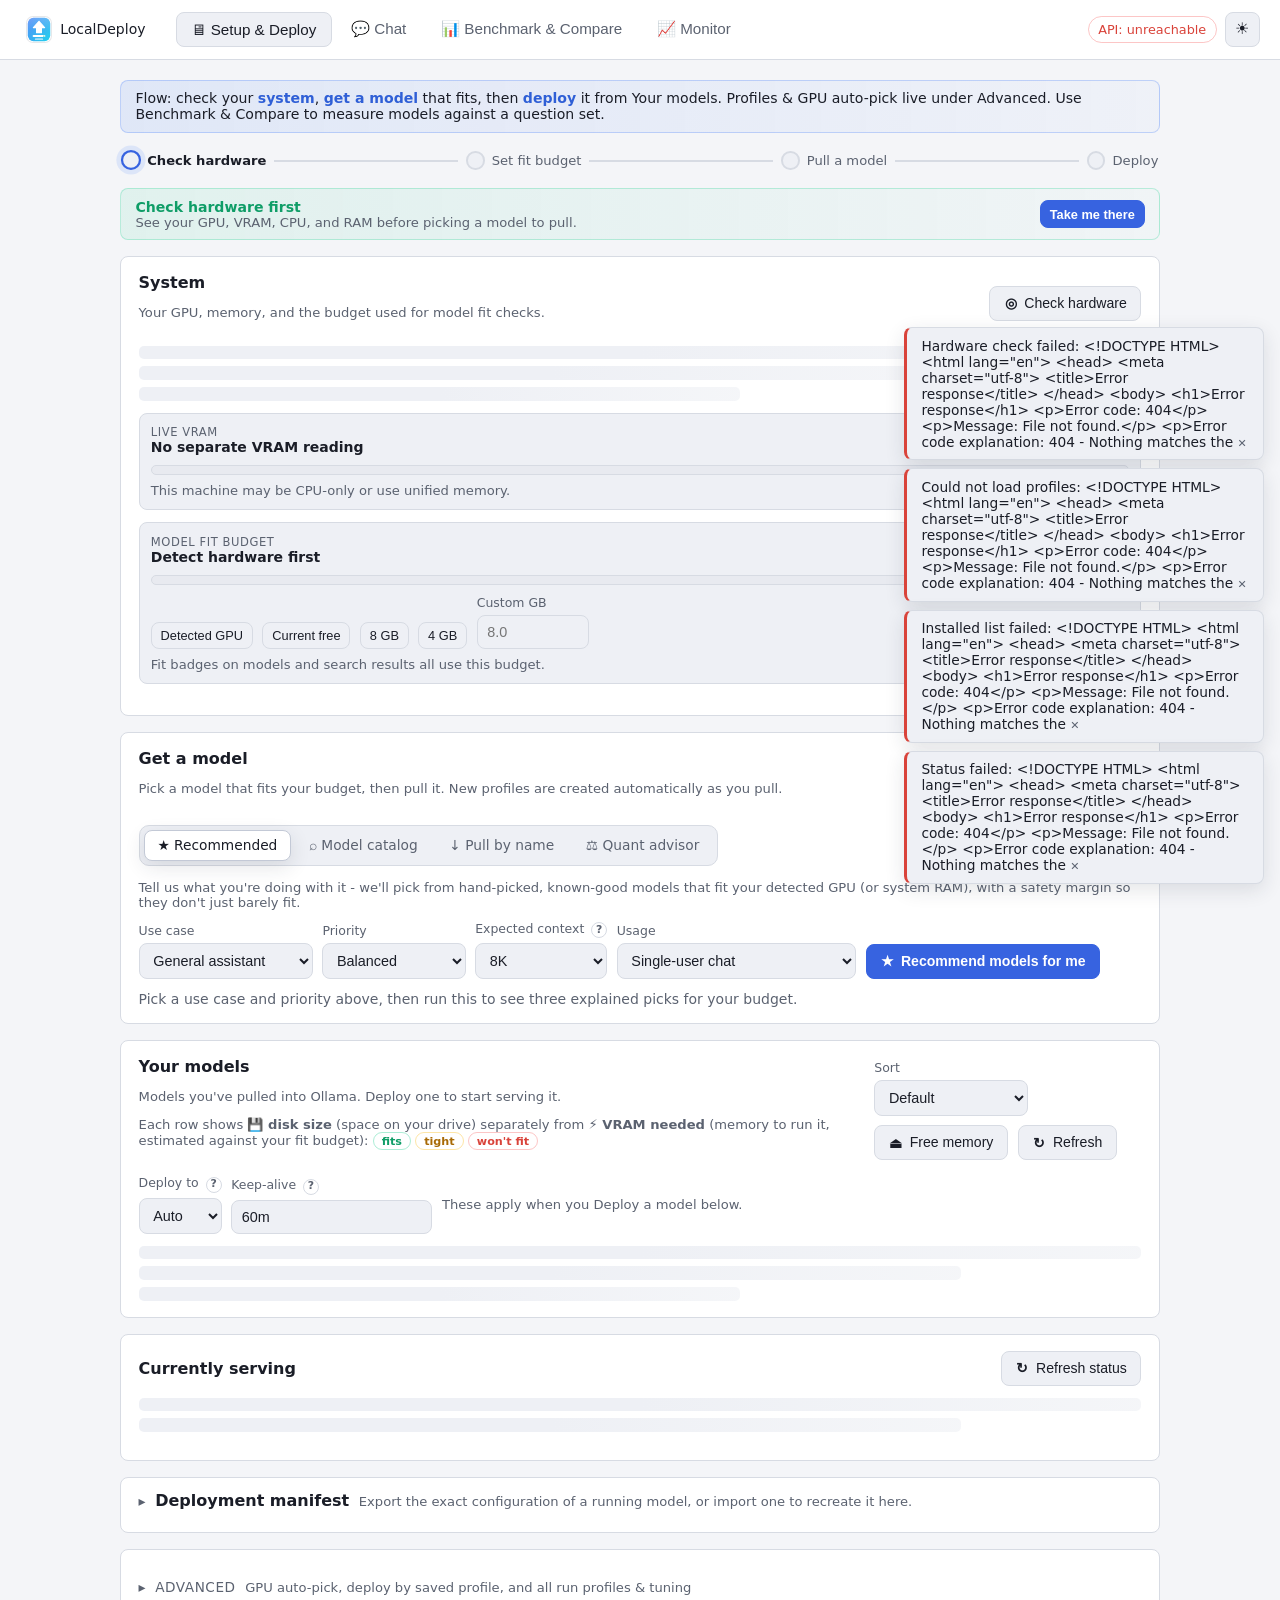
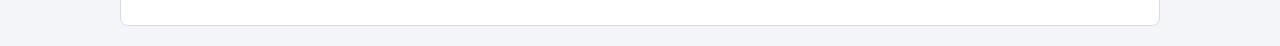
==== commit 92909155: "Prepare repository for public release" ====
--- a/localdeploy/web/index.html
+++ b/localdeploy/web/index.html
@@ -117,7 +117,7 @@
 
           <div class="seg-panel" data-seg-panel="recommended">
             <div class="section-title">
-              <p class="muted small">Tell us what you're doing with it — we'll pick from hand-picked, known-good models that fit your detected GPU (or system RAM), with a safety margin so they don't just barely fit.</p>
+              <p class="muted small">Tell us what you're doing with it - we'll pick from hand-picked, known-good models that fit your detected GPU (or system RAM), with a safety margin so they don't just barely fit.</p>
             </div>
             <div class="row gap wrap recommend-inputs">
               <label class="field compact-field">
@@ -166,7 +166,7 @@
             </div>
             <div id="starter-pack-body" class="muted">Pick a use case and priority above, then run this to see three explained picks for your budget.</div>
 
-            <!-- "Compare top models for me" (automated bakeoff, Release R6) — disabled per product
+            <!-- "Compare top models for me" (automated bakeoff, Release R6) - disabled per product
                  decision; kept here commented out rather than deleted so it's easy to re-enable.
             <div class="bakeoff-zone">
               <div class="card-head" style="padding:0;border:none">
@@ -179,9 +179,9 @@
                 <label class="field compact-field">
                   <span>Download budget</span>
                   <select id="bakeoff-budget">
-                    <option value="10">Small test — up to 10 GB</option>
-                    <option value="30" selected>Standard comparison — up to 30 GB</option>
-                    <option value="custom">Extended — custom</option>
+                    <option value="10">Small test - up to 10 GB</option>
+                    <option value="30" selected>Standard comparison - up to 30 GB</option>
+                    <option value="custom">Extended - custom</option>
                   </select>
                 </label>
                 <label class="field compact-field hidden" id="bakeoff-budget-custom-wrap">
@@ -198,7 +198,7 @@
           <div class="seg-panel hidden" data-seg-panel="hf">
             <div class="row gap wrap catalog-search-row">
               <label class="field grow">
-                <span>Search all sources — results update as you type</span>
+                <span>Search all sources - results update as you type</span>
                 <input type="search" id="hf-search" placeholder="gemma, qwen, coder, vision… (blank = most popular)" />
               </label>
               <button class="btn primary" id="btn-hf-search" data-icon="⌕">Search</button>
@@ -264,7 +264,7 @@
             </div>
             <div id="remote-active-filters" class="active-filter-row hidden" aria-live="polite"></div>
             <div id="catalog-source-status" class="provider-statuses"></div>
-            <div id="updates-body" class="muted">One search covers the Ollama library and Hugging Face GGUF repos — the source shows as a column. Leave blank for the most popular models.</div>
+            <div id="updates-body" class="muted">One search covers the Ollama library and Hugging Face GGUF repos - the source shows as a column. Leave blank for the most popular models.</div>
             <p class="muted small" style="margin-top:0.6rem">Browse directly: <a href="https://ollama.com/search" target="_blank" rel="noopener">Ollama library ↗</a> · <a href="https://huggingface.co/models?library=gguf" target="_blank" rel="noopener">Hugging Face GGUF ↗</a></p>
           </div>
 
@@ -295,7 +295,7 @@
               </label>
               <button class="btn primary" id="btn-quant-advise" data-icon="⚖">Estimate quants</button>
             </div>
-            <p class="muted small">Every common GGUF quantization of this size, fit-checked against your budget — so you know when there's headroom for a higher-quality tag than the default Q4.</p>
+            <p class="muted small">Every common GGUF quantization of this size, fit-checked against your budget - so you know when there's headroom for a higher-quality tag than the default Q4.</p>
             <div id="quant-body" class="muted">Enter a model size to compare its quantizations against your fit budget.</div>
           </div>
 
@@ -307,7 +307,7 @@
           <div class="pull-progress-head">
             <div>
               <span class="eyebrow">Pulling model</span>
-              <strong id="pull-progress-title">—</strong>
+              <strong id="pull-progress-title">-</strong>
               <div class="muted small" id="pull-progress-dest"></div>
             </div>
             <div class="row gap" style="align-items: center">
@@ -329,7 +329,7 @@
           </details>
         </div>
 
-        <!-- ============ 4. YOUR MODELS (installed — primary deploy surface) ============ -->
+        <!-- ============ 4. YOUR MODELS (installed - primary deploy surface) ============ -->
         <div class="card" id="your-models-card">
           <div class="card-head">
             <div>
@@ -419,7 +419,7 @@
             <div class="card-head">
               <div>
                 <h3 class="sub">📦 Local runtime inventory</h3>
-                <p class="muted small">Models already exposed by runtimes on this machine — Ollama, LM Studio, vLLM, Docker Model Runner, llama.cpp, and configured OpenAI-compatible servers. One click adds a run profile.</p>
+                <p class="muted small">Models already exposed by runtimes on this machine - Ollama, LM Studio, vLLM, Docker Model Runner, llama.cpp, and configured OpenAI-compatible servers. One click adds a run profile.</p>
               </div>
               <button class="btn" id="btn-provider-refresh" data-icon="↻">Scan runtimes</button>
             </div>
@@ -469,10 +469,10 @@
             </div>
             <p class="muted small">
               Benchmarks the profiles that are both <b>enabled</b> and already <b>pulled</b>, then ranks them by
-              accuracy, speed, and memory headroom. It compares what you have — it does not download models.
+              accuracy, speed, and memory headroom. It compares what you have - it does not download models.
             </p>
             <div class="row gap wrap preset-row">
-              <button class="btn compact preset-btn" data-preset="safe" title="Balances accuracy, speed, and VRAM headroom evenly — a dependable everyday pick.">Safe Starter</button>
+              <button class="btn compact preset-btn" data-preset="safe" title="Balances accuracy, speed, and VRAM headroom evenly - a dependable everyday pick.">Safe Starter</button>
               <button class="btn compact preset-btn" data-preset="quality" title="Weights accuracy heavily; picks the strongest answer quality among profiles that fit.">Best Quality</button>
               <button class="btn compact preset-btn" data-preset="fast" title="Weights speed heavily; picks the quickest profile that still fits your VRAM budget.">Fast / Low VRAM</button>
               <label class="check" title="Quick uses a handful of fast tests per candidate. Full runs the entire test bench per candidate for a more thorough (slower) score.">
@@ -835,7 +835,7 @@
           </div>
           <div id="monitor-models" class="fit-grid">
             <div class="monitor-empty">
-              <p class="muted">Nothing to monitor yet — this fills in once a model is running.</p>
+              <p class="muted">Nothing to monitor yet - this fills in once a model is running.</p>
               <p class="muted small">Head to Setup &amp; Deploy, pull or pick a model, and deploy it. Come back here to watch its VRAM, throughput, and request history live.</p>
             </div>
           </div>
@@ -844,7 +844,7 @@
         <div class="card">
           <div class="card-head">
             <h2>Recent requests</h2>
-            <span class="muted small">Numerical metadata only — prompts and responses are never stored here.</span>
+            <span class="muted small">Numerical metadata only - prompts and responses are never stored here.</span>
           </div>
           <div class="table-wrap">
             <table id="monitor-requests-table" class="results">
@@ -852,7 +852,7 @@
               <tbody></tbody>
             </table>
           </div>
-          <div id="monitor-requests-empty" class="muted small">No requests recorded yet — this fills in once you chat with or benchmark a loaded model.</div>
+          <div id="monitor-requests-empty" class="muted small">No requests recorded yet - this fills in once you chat with or benchmark a loaded model.</div>
         </div>
       </section>
     </main>
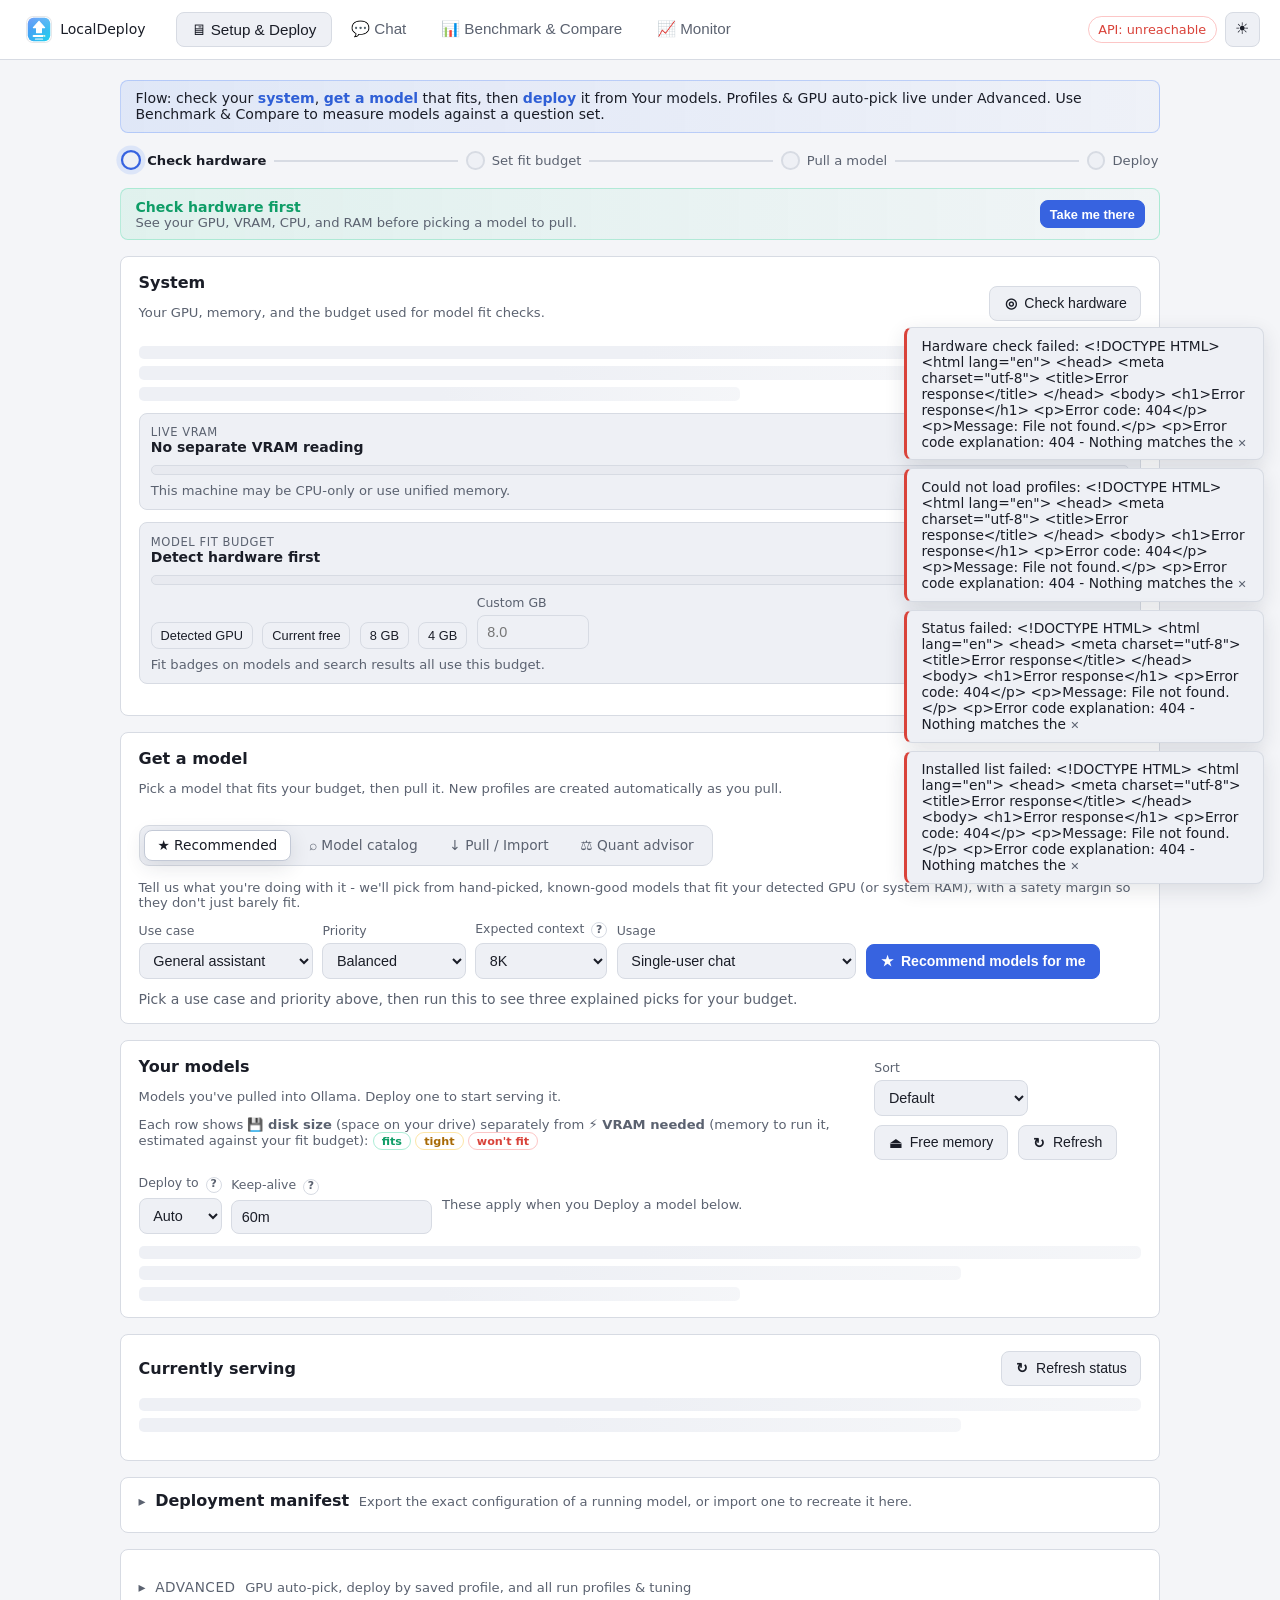
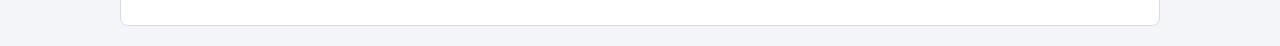
==== commit 7b699888: "Add ModelScope search and GGUF import" ====
--- a/localdeploy/web/index.html
+++ b/localdeploy/web/index.html
@@ -4,8 +4,8 @@
     <meta charset="utf-8" />
     <meta name="viewport" content="width=device-width, initial-scale=1" />
     <title>LocalDeploy</title>
-    <link rel="icon" type="image/png" href="favicon.png?v=20260718-ui30" />
-    <link rel="stylesheet" href="styles.css?v=20260718-ui30" />
+    <link rel="icon" type="image/png" href="favicon.png?v=20260719-ui31" />
+    <link rel="stylesheet" href="styles.css?v=20260719-ui31" />
     <script>
       // Applied synchronously, before CSS renders, so a saved preference never flashes the other theme.
       try {
@@ -19,7 +19,7 @@
   <body>
     <header class="topbar">
       <button class="brand brand-button" id="brand-home" type="button" title="Go to setup">
-        <img class="brand-icon" src="logo.svg?v=20260718-ui30" alt="" />
+        <img class="brand-icon" src="logo.svg?v=20260719-ui31" alt="" />
         <span>LocalDeploy</span>
       </button>
       <nav class="tabs" role="tablist">
@@ -111,7 +111,7 @@
           <div class="segmented" role="tablist" aria-label="How to find a model">
             <button class="seg-btn active" data-seg="recommended" role="tab" aria-selected="true">★ Recommended</button>
             <button class="seg-btn" data-seg="hf" role="tab" aria-selected="false">⌕ Model catalog</button>
-            <button class="seg-btn" data-seg="manual" role="tab" aria-selected="false">↓ Pull by name</button>
+            <button class="seg-btn" data-seg="manual" role="tab" aria-selected="false">↓ Pull / Import</button>
             <button class="seg-btn" data-seg="quant" role="tab" aria-selected="false">⚖ Quant advisor</button>
           </div>
 
@@ -210,6 +210,7 @@
                   <option value="all">All sources</option>
                   <option value="ollama">Ollama</option>
                   <option value="huggingface">Hugging Face</option>
+                  <option value="modelscope">ModelScope</option>
                 </select>
               </label>
               <label class="field compact-field">
@@ -264,15 +265,15 @@
             </div>
             <div id="remote-active-filters" class="active-filter-row hidden" aria-live="polite"></div>
             <div id="catalog-source-status" class="provider-statuses"></div>
-            <div id="updates-body" class="muted">One search covers the Ollama library and Hugging Face GGUF repos - the source shows as a column. Leave blank for the most popular models.</div>
-            <p class="muted small" style="margin-top:0.6rem">Browse directly: <a href="https://ollama.com/search" target="_blank" rel="noopener">Ollama library ↗</a> · <a href="https://huggingface.co/models?library=gguf" target="_blank" rel="noopener">Hugging Face GGUF ↗</a></p>
+            <div id="updates-body" class="muted">One search covers the Ollama library, Hugging Face GGUF repos, and ModelScope GGUF repos - the source shows as a column. Leave blank for the most popular models.</div>
+            <p class="muted small" style="margin-top:0.6rem">Browse directly: <a href="https://ollama.com/search" target="_blank" rel="noopener">Ollama library ↗</a> · <a href="https://huggingface.co/models?library=gguf" target="_blank" rel="noopener">Hugging Face GGUF ↗</a> · <a href="https://modelscope.cn/models?libraries=GGUF" target="_blank" rel="noopener">ModelScope GGUF ↗</a></p>
           </div>
 
           <div class="seg-panel hidden" data-seg-panel="manual">
             <div class="row gap wrap" style="margin-bottom: 0.5rem">
               <label class="field grow">
-                <span>Ollama tag or Hugging Face GGUF repo</span>
-                <input type="text" id="pull-model" placeholder="gemma3:4b or hf.co/org/model-GGUF" />
+                <span>Ollama tag, Hugging Face, or ModelScope GGUF repo</span>
+                <input type="text" id="pull-model" placeholder="gemma3:4b, hf.co/org/model-GGUF, or modelscope.cn/org/model-GGUF:file.gguf" />
               </label>
               <label class="check" title="Keep the warning, but do not block the pull when the fit check says the model is risky.">
                 <input type="checkbox" id="pull-override" />
@@ -280,7 +281,33 @@
               </label>
               <button class="btn primary" id="btn-pull" data-icon="↓">Pull</button>
             </div>
-            <p class="muted small">Advanced: pull any Ollama tag, or a Hugging Face GGUF repo via the <code>hf.co/&lt;id&gt;</code> shortcut.</p>
+            <p class="muted small">Advanced: pull any Ollama tag, a Hugging Face GGUF repo via the <code>hf.co/&lt;id&gt;</code> shortcut, or a ModelScope GGUF repo via <code>modelscope.cn/&lt;id&gt;:&lt;file&gt;.gguf</code> (requires Ollama 0.30+).</p>
+
+            <hr class="field-divider" />
+            <h3 class="sub">Import a GGUF file directly</h3>
+            <p class="muted small">For files not in any registry - already on this machine, or hosted on GitHub Releases or another direct host.</p>
+
+            <div class="row gap wrap" style="margin-top:0.5rem">
+              <label class="field grow">
+                <span>Local GGUF file path</span>
+                <input type="text" id="local-gguf-path" placeholder="C:\models\mymodel.gguf" />
+              </label>
+              <button class="btn" id="btn-import-local-gguf" data-icon="📁">Import local file</button>
+            </div>
+            <p class="muted small">Registers an existing local file as a llama.cpp run profile - no download. Start llama-server yourself; LocalDeploy does not manage that process.</p>
+
+            <div class="row gap wrap" style="margin-top:0.75rem">
+              <label class="field grow">
+                <span>Direct GGUF URL</span>
+                <input type="url" id="import-gguf-url" placeholder="https://github.com/org/repo/releases/download/v1/model.gguf" />
+              </label>
+              <label class="field" style="min-width: 10rem">
+                <span>Model name (optional)</span>
+                <input type="text" id="import-gguf-name" placeholder="from filename" />
+              </label>
+              <button class="btn" id="btn-import-url-gguf" data-icon="⇩">Download and register</button>
+            </div>
+            <p class="muted small">Downloads the file, registers it with Ollama (<code>ollama create</code>), and creates a run profile - so Deploy/Unload/Delete work exactly like a pulled model.</p>
           </div>
 
           <div class="seg-panel hidden" data-seg-panel="quant">
@@ -859,6 +886,6 @@
 
     <div id="ui-tooltip" class="ui-tooltip" role="tooltip" aria-hidden="true"></div>
     <div id="toasts" class="toasts" aria-live="polite"></div>
-    <script type="module" src="js/app.js?v=20260718-ui30"></script>
+    <script type="module" src="js/app.js?v=20260719-ui31"></script>
   </body>
 </html>
--- a/localdeploy/web/styles.css
+++ b/localdeploy/web/styles.css
@@ -1017,7 +1017,9 @@
 .catalog-actions .btn { margin-left: 0.25rem; }
 .badge.src-ollama { border-color: rgba(52, 211, 153, 0.35); }
 .badge.src-hf { border-color: rgba(251, 191, 36, 0.35); }
+.badge.src-modelscope { border-color: rgba(96, 165, 250, 0.35); }
 .source-dot { width: 0.42rem; height: 0.42rem; border-radius: 50%; background: currentColor; }
+.field-divider { border: none; border-top: 1px solid var(--border); margin: 1.1rem 0; }
 .exact-pull-row {
   display: flex;
   align-items: center;
